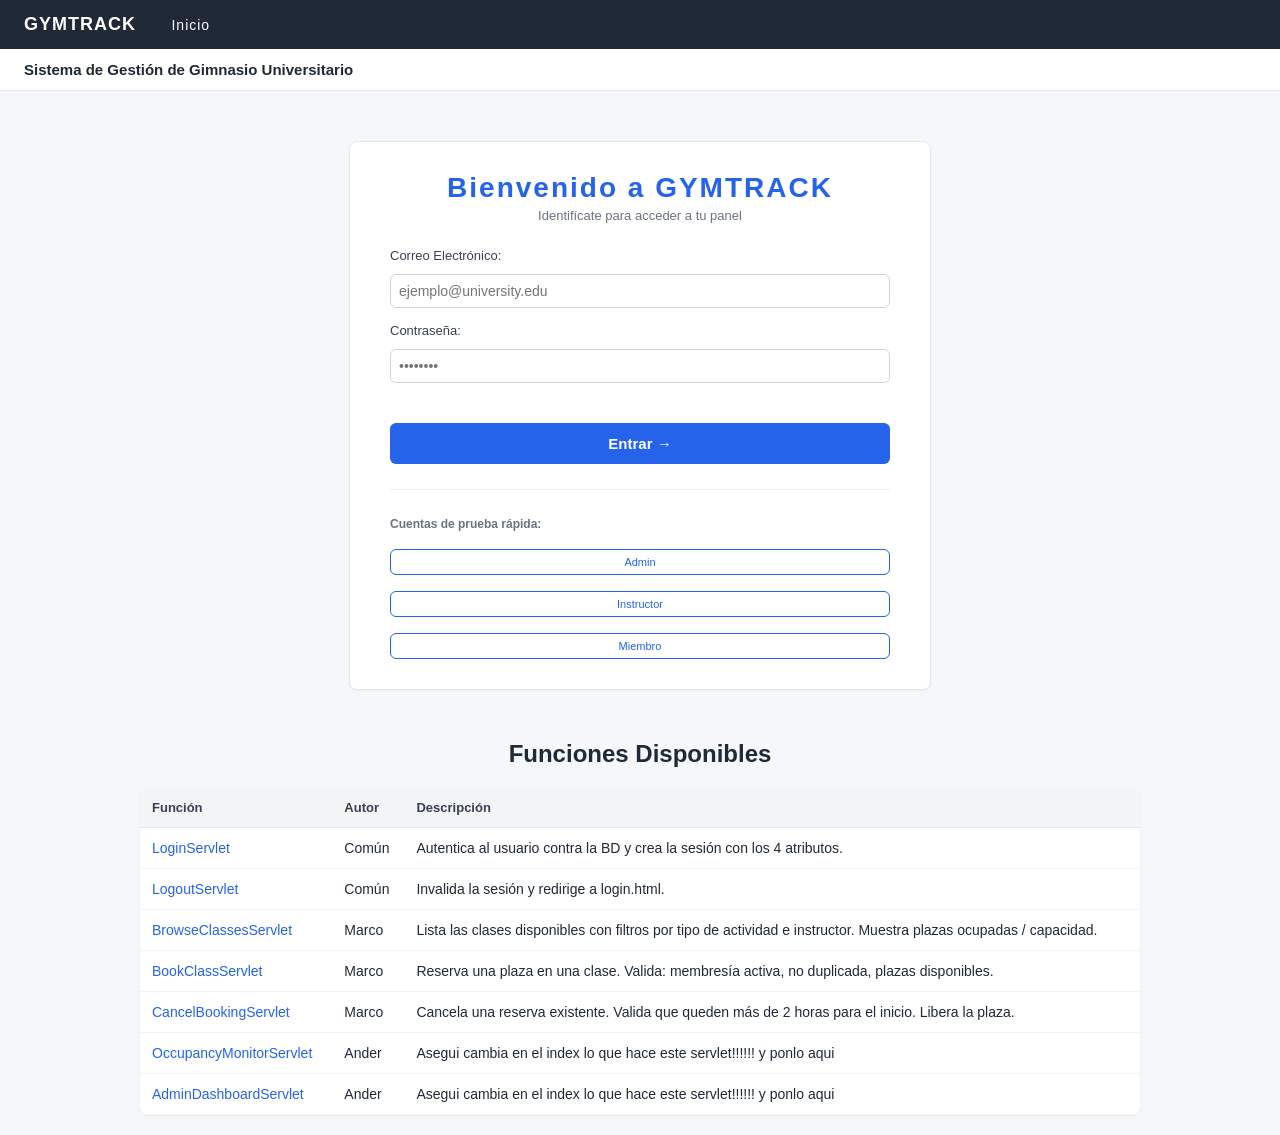
==== index.html @ ea9f74ba "Modificado index Asegui falta poner la descripcion de los tuyos" ====
<!DOCTYPE HTML>
<html>
<head>
    <meta http-equiv="Content-Type" content="text/html; charset=UTF-8" />
    <title>GymTrack - Bienvenido</title>
    <link rel="stylesheet" href="style.css">
</head>
<body>

<div class="menu">
    <span class="brand">GYMTRACK</span>
    <a href="index.html">Inicio</a>
</div>

<div class="subheader">Sistema de Gestión de Gimnasio Universitario</div>

<div class="card" style="max-width:500px; margin: 50px auto;">
    <div class="title">Bienvenido a GYMTRACK</div>
    <div class="subtitle">Identifícate para acceder a tu panel</div>

    <form action="LoginServlet" method="post" style="margin-top: 20px;">
        <div style="margin-bottom: 15px; text-align: left;">
            <label>Correo Electrónico:</label>
            <input type="email" name="email" placeholder="ejemplo@university.edu" required style="width: 100%; padding: 8px; margin-top: 5px;">
        </div>
        
        <div style="margin-bottom: 20px; text-align: left;">
            <label>Contraseña:</label>
            <input type="password" name="password" placeholder="••••••••" required style="width: 100%; padding: 8px; margin-top: 5px;">
        </div>

        <button class="primary" type="submit" style="width: 100%;">Entrar →</button>
    </form>

    <div style="margin-top: 25px; border-top: 1px solid #eee; padding-top: 15px;">
        <p style="font-size: 12px; color: #6b7280; margin-bottom: 10px; font-weight: bold;">Cuentas de prueba rápida:</p>
        <div style="display: flex; gap: 8px; flex-wrap: wrap; justify-content: center;">
            
            <button type="button" class="secondary" style="font-size: 11px; padding: 6px 12px;" 
                onclick="document.getElementsByName('email')[0].value='admin@university.edu'; document.getElementsByName('password')[0].value='Admin1234';">
                Admin
            </button>

            <button type="button" class="secondary" style="font-size: 11px; padding: 6px 12px;" 
                onclick="document.getElementsByName('email')[0].value='carlos.mendez@university.edu'; document.getElementsByName('password')[0].value='Instr1234';">
                Instructor
            </button>

            <button type="button" class="secondary" style="font-size: 11px; padding: 6px 12px;" 
                onclick="document.getElementsByName('email')[0].value='ana.garcia@university.edu'; document.getElementsByName('password')[0].value='Member1234';">
                Miembro
            </button>

        </div>
    </div>
</div>

<h2>Funciones Disponibles</h2>


<table style="max-width:1000px;">
    <tr>
        <th>Funci&oacute;n</th>
        <th>Autor</th>
        <th>Descripci&oacute;n</th>
    </tr>

    <tr>
        <td><a href="LoginServlet">LoginServlet</a></td>
        <td>Com&uacute;n</td>
        <td>Autentica al usuario contra la BD y crea la sesi&oacute;n con los 4 atributos.</td>     
    </tr>

    <tr>
        <td><a href="LogoutServlet">LogoutServlet</a></td>
        <td>Com&uacute;n</td>
        <td>Invalida la sesi&oacute;n y redirige a login.html.</td>   
    </tr>

    <tr>
        <td><a href="BrowseClassesServlet">BrowseClassesServlet</a></td>
        <td>Marco</td>
        <td>Lista las clases disponibles con filtros por tipo de actividad e instructor. Muestra plazas ocupadas / capacidad.</td>
        
    </tr>

    <tr>
        <td><a href="BookClassServlet?classId=4">BookClassServlet</a></td>
        <td>Marco</td>
        <td>Reserva una plaza en una clase. Valida: membres&iacute;a activa, no duplicada, plazas disponibles.</td>
    </tr>

    <tr>
        <td><a href="CancelBookingServlet?bookingId=1">CancelBookingServlet</a></td>
        <td>Marco</td>
        <td>Cancela una reserva existente. Valida que queden m&aacute;s de 2 horas para el inicio. Libera la plaza.</td>
    </tr>

    <tr>
        <td><a href="OccupancyMonitorServlet">OccupancyMonitorServlet</a></td>
        <td>Ander</td>
        <td>Asegui cambia en el index lo que hace este servlet!!!!!! y ponlo aqui</td>     
    </tr>
	
	<tr>
		<td><a href="AdminDashboardServlet">AdminDashboardServlet</a></td>
        <td>Ander</td>
        <td>Asegui cambia en el index lo que hace este servlet!!!!!! y ponlo aqui</td>
	</tr>
	

</table>

</body>
</html>
---- style.css ----
body {
    background-color: #f5f7fa;
    color: #333333;
    font-family: -apple-system, BlinkMacSystemFont, "Segoe UI", Roboto, Helvetica, Arial, sans-serif;
    margin: 0px;
}

div.menu {
    background-color: #1f2937;
    color: white;
    padding: 14px 24px;
    font-weight: bold;
    letter-spacing: 1px;
}
div.menu a {
    color: white;
    text-decoration: none;
    margin-right: 20px;
    font-weight: normal;
    font-size: 14px;
}
div.menu a:hover {
    color: #60a5fa;
}
div.menu .brand {
    font-size: 18px;
    margin-right: 30px;
    color: white;
}

div.subheader {
    background-color: white;
    border-bottom: 1px solid #e5e7eb;
    padding: 12px 24px;
    color: #1f2937;
    font-size: 15px;
    font-weight: bold;
}

h2 {
    color: #1f2937;
    text-align: center;
    margin-top: 30px;
}

div.card {
    background-color: white;
    border: 1px solid #e5e7eb;
    border-radius: 8px;
    padding: 30px 40px;
    margin: 30px auto;
    max-width: 480px;
    box-shadow: 0 1px 3px rgba(0,0,0,0.05);
}

div.card .title {
    text-align: center;
    font-size: 28px;
    font-weight: bold;
    color: #2563eb;
    margin-bottom: 4px;
    letter-spacing: 2px;
}
div.card .subtitle {
    text-align: center;
    color: #6b7280;
    font-size: 13px;
    margin-bottom: 25px;
}

form label {
    display: block;
    font-size: 13px;
    color: #374151;
    margin-top: 14px;
    margin-bottom: 6px;
}
form input[type=text],
form input[type=email],
form input[type=password] {
    width: 100%;
    padding: 10px 12px;
    border: 1px solid #d1d5db;
    border-radius: 6px;
    font-size: 14px;
    box-sizing: border-box;
}
form input[type=text]:focus,
form input[type=email]:focus,
form input[type=password]:focus {
    outline: none;
    border-color: #2563eb;
}

form input[type=submit],
button.primary {
    width: 100%;
    padding: 12px;
    background-color: #2563eb;
    color: white;
    border: none;
    border-radius: 6px;
    font-size: 15px;
    font-weight: bold;
    cursor: pointer;
    margin-top: 20px;
}
form input[type=submit]:hover,
button.primary:hover {
    background-color: #1d4ed8;
}

button.secondary {
    width: 100%;
    padding: 10px;
    background-color: white;
    color: #2563eb;
    border: 1px solid #2563eb;
    border-radius: 6px;
    font-size: 14px;
    cursor: pointer;
    margin-top: 8px;
}
button.secondary:hover {
    background-color: #eff6ff;
}

hr {
    border: none;
    border-top: 1px solid #e5e7eb;
    margin: 20px 0;
}

div.quick {
    margin-top: 10px;
}
div.quick p {
    text-align: center;
    color: #6b7280;
    font-size: 13px;
    margin-bottom: 10px;
}

div.alert {
    background-color: #fef3c7;
    border-left: 4px solid #f59e0b;
    padding: 12px 16px;
    color: #78350f;
    font-size: 13px;
    border-radius: 4px;
    margin: 20px 0;
}
div.success {
    background-color: #d1fae5;
    border-left: 4px solid #10b981;
    padding: 12px 16px;
    color: #064e3b;
    font-size: 13px;
    border-radius: 4px;
    margin: 20px 0;
}
div.error {
    background-color: #fee2e2;
    border-left: 4px solid #ef4444;
    padding: 12px 16px;
    color: #991b1b;
    font-size: 13px;
    border-radius: 4px;
    margin: 20px 0;
}

a {
    color: #2563eb;
    text-decoration: none;
}
a:hover {
    text-decoration: underline;
}

table {
    border-collapse: collapse;
    background-color: white;
    margin: 20px auto;
    width: 80%;
    border-radius: 8px;
    overflow: hidden;
    box-shadow: 0 1px 3px rgba(0,0,0,0.05);
}
th {
    background-color: #f3f4f6;
    color: #374151;
    padding: 12px;
    text-align: left;
    font-size: 13px;
    border-bottom: 1px solid #e5e7eb;
}
td {
    padding: 12px;
    border-bottom: 1px solid #f3f4f6;
    color: #1f2937;
    font-size: 14px;
}
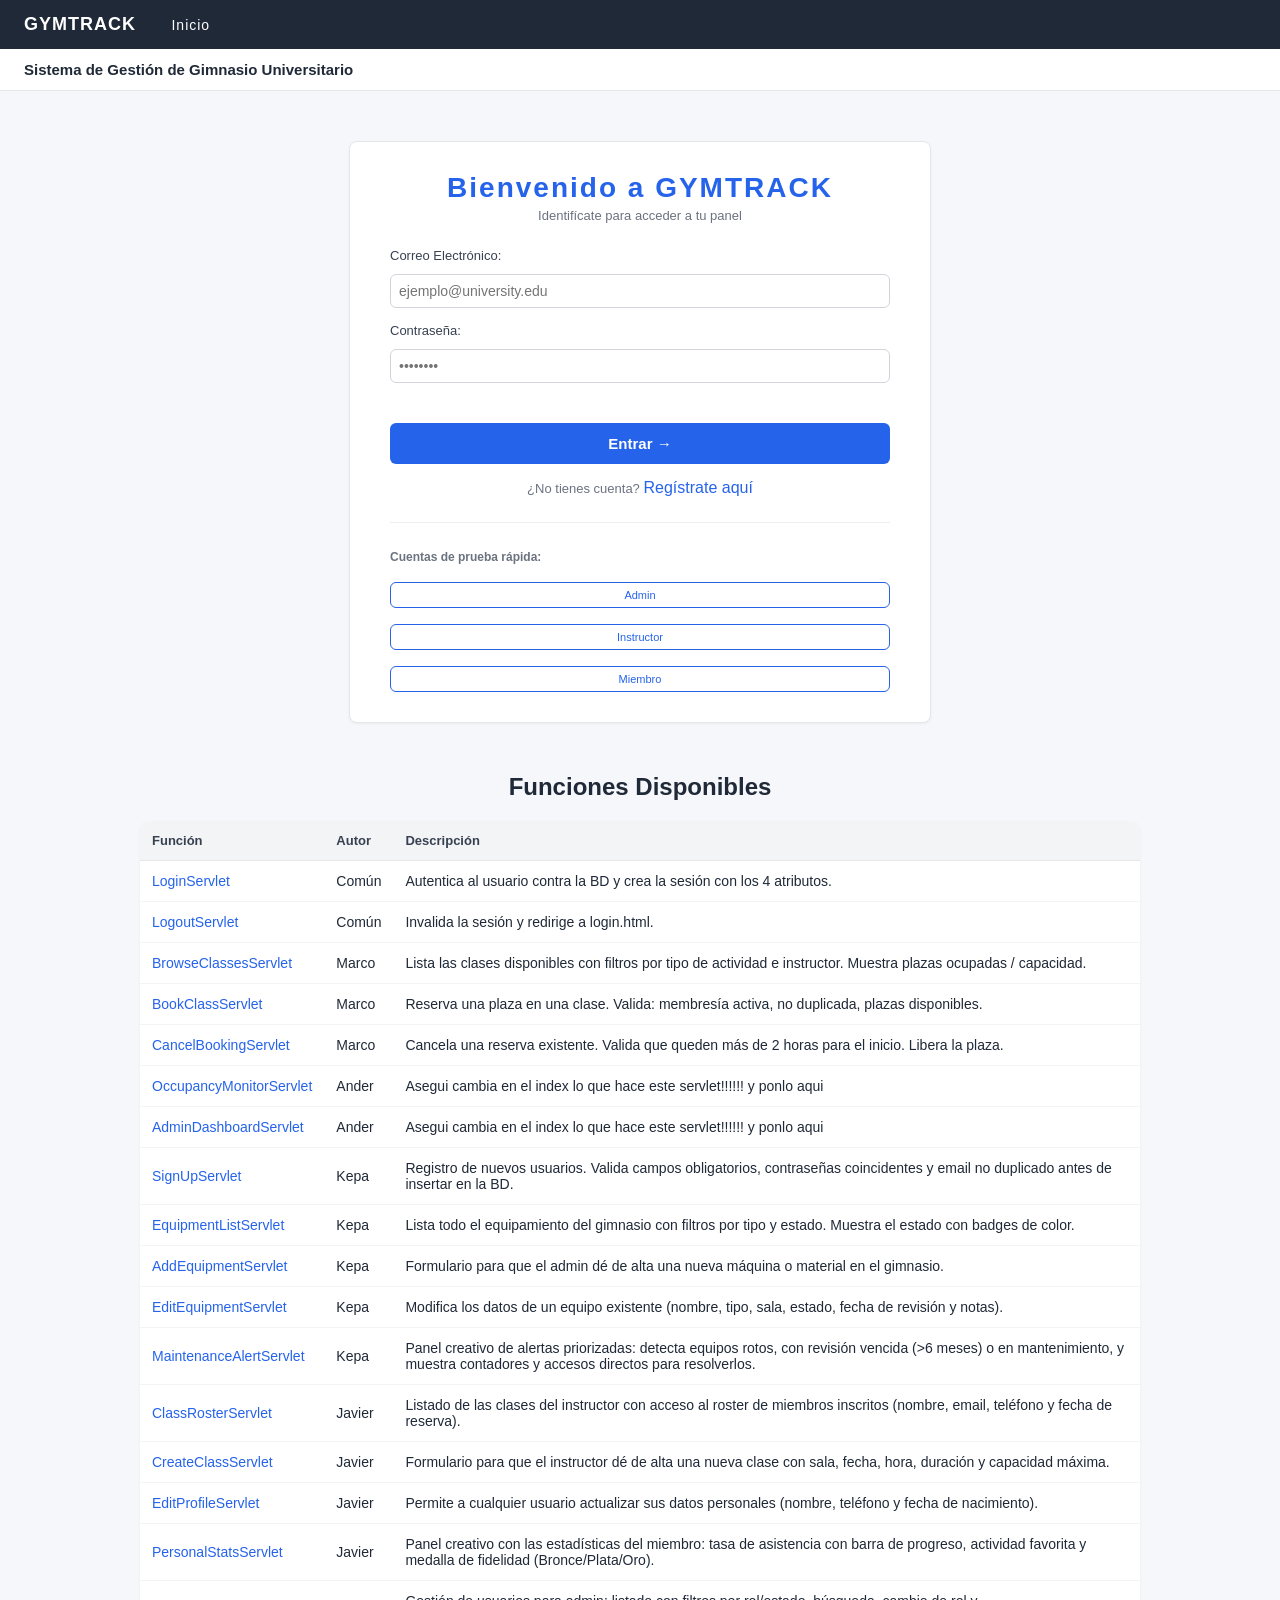
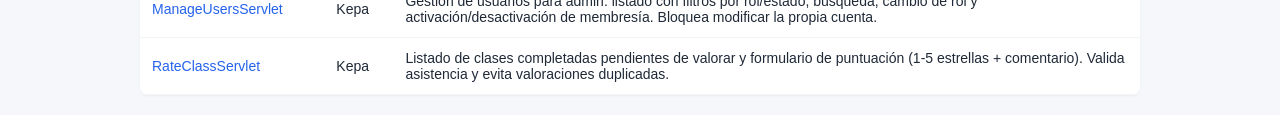
==== commit a8451ad1: "Aplicación terminada Queda mejorar los servlets de sanmar, poner el nombre correcto para cada servle" ====
--- a/index.html
+++ b/index.html
@@ -31,6 +31,11 @@
 
         <button class="primary" type="submit" style="width: 100%;">Entrar →</button>
     </form>
+
+    <div style="margin-top: 15px; text-align: center;">
+        <span style="font-size: 13px; color: #6b7280;">¿No tienes cuenta? </span>
+        <a href="SignUpServlet">Regístrate aquí</a>
+    </div>
 
     <div style="margin-top: 25px; border-top: 1px solid #eee; padding-top: 15px;">
         <p style="font-size: 12px; color: #6b7280; margin-bottom: 10px; font-weight: bold;">Cuentas de prueba rápida:</p>
@@ -107,7 +112,72 @@
         <td>Ander</td>
         <td>Asegui cambia en el index lo que hace este servlet!!!!!! y ponlo aqui</td>
 	</tr>
-	
+
+    <tr>
+        <td><a href="SignUpServlet">SignUpServlet</a></td>
+        <td>Kepa</td>
+        <td>Registro de nuevos usuarios. Valida campos obligatorios, contrase&ntilde;as coincidentes y email no duplicado antes de insertar en la BD.</td>
+    </tr>
+
+    <tr>
+        <td><a href="EquipmentListServlet">EquipmentListServlet</a></td>
+        <td>Kepa</td>
+        <td>Lista todo el equipamiento del gimnasio con filtros por tipo y estado. Muestra el estado con badges de color.</td>
+    </tr>
+
+    <tr>
+        <td><a href="AddEquipmentServlet">AddEquipmentServlet</a></td>
+        <td>Kepa</td>
+        <td>Formulario para que el admin d&eacute; de alta una nueva m&aacute;quina o material en el gimnasio.</td>
+    </tr>
+
+    <tr>
+        <td><a href="EditEquipmentServlet?id=1">EditEquipmentServlet</a></td>
+        <td>Kepa</td>
+        <td>Modifica los datos de un equipo existente (nombre, tipo, sala, estado, fecha de revisi&oacute;n y notas).</td>
+    </tr>
+
+    <tr>
+        <td><a href="MaintenanceAlertServlet">MaintenanceAlertServlet</a></td>
+        <td>Kepa</td>
+        <td>Panel creativo de alertas priorizadas: detecta equipos rotos, con revisi&oacute;n vencida (&gt;6 meses) o en mantenimiento, y muestra contadores y accesos directos para resolverlos.</td>
+    </tr>
+
+    <tr>
+        <td><a href="ClassRosterServlet">ClassRosterServlet</a></td>
+        <td>Javier</td>
+        <td>Listado de las clases del instructor con acceso al roster de miembros inscritos (nombre, email, tel&eacute;fono y fecha de reserva).</td>
+    </tr>
+
+    <tr>
+        <td><a href="CreateClassServlet">CreateClassServlet</a></td>
+        <td>Javier</td>
+        <td>Formulario para que el instructor d&eacute; de alta una nueva clase con sala, fecha, hora, duraci&oacute;n y capacidad m&aacute;xima.</td>
+    </tr>
+
+    <tr>
+        <td><a href="EditProfileServlet">EditProfileServlet</a></td>
+        <td>Javier</td>
+        <td>Permite a cualquier usuario actualizar sus datos personales (nombre, tel&eacute;fono y fecha de nacimiento).</td>
+    </tr>
+
+    <tr>
+        <td><a href="PersonalStatsServlet">PersonalStatsServlet</a></td>
+        <td>Javier</td>
+        <td>Panel creativo con las estad&iacute;sticas del miembro: tasa de asistencia con barra de progreso, actividad favorita y medalla de fidelidad (Bronce/Plata/Oro).</td>
+    </tr>
+
+    <tr>
+        <td><a href="ManageUsersServlet">ManageUsersServlet</a></td>
+        <td>Kepa</td>
+        <td>Gesti&oacute;n de usuarios para admin: listado con filtros por rol/estado, b&uacute;squeda, cambio de rol y activaci&oacute;n/desactivaci&oacute;n de membres&iacute;a. Bloquea modificar la propia cuenta.</td>
+    </tr>
+
+    <tr>
+        <td><a href="RateClassServlet">RateClassServlet</a></td>
+        <td>Kepa</td>
+        <td>Listado de clases completadas pendientes de valorar y formulario de puntuaci&oacute;n (1-5 estrellas + comentario). Valida asistencia y evita valoraciones duplicadas.</td>
+    </tr>
 
 </table>
 
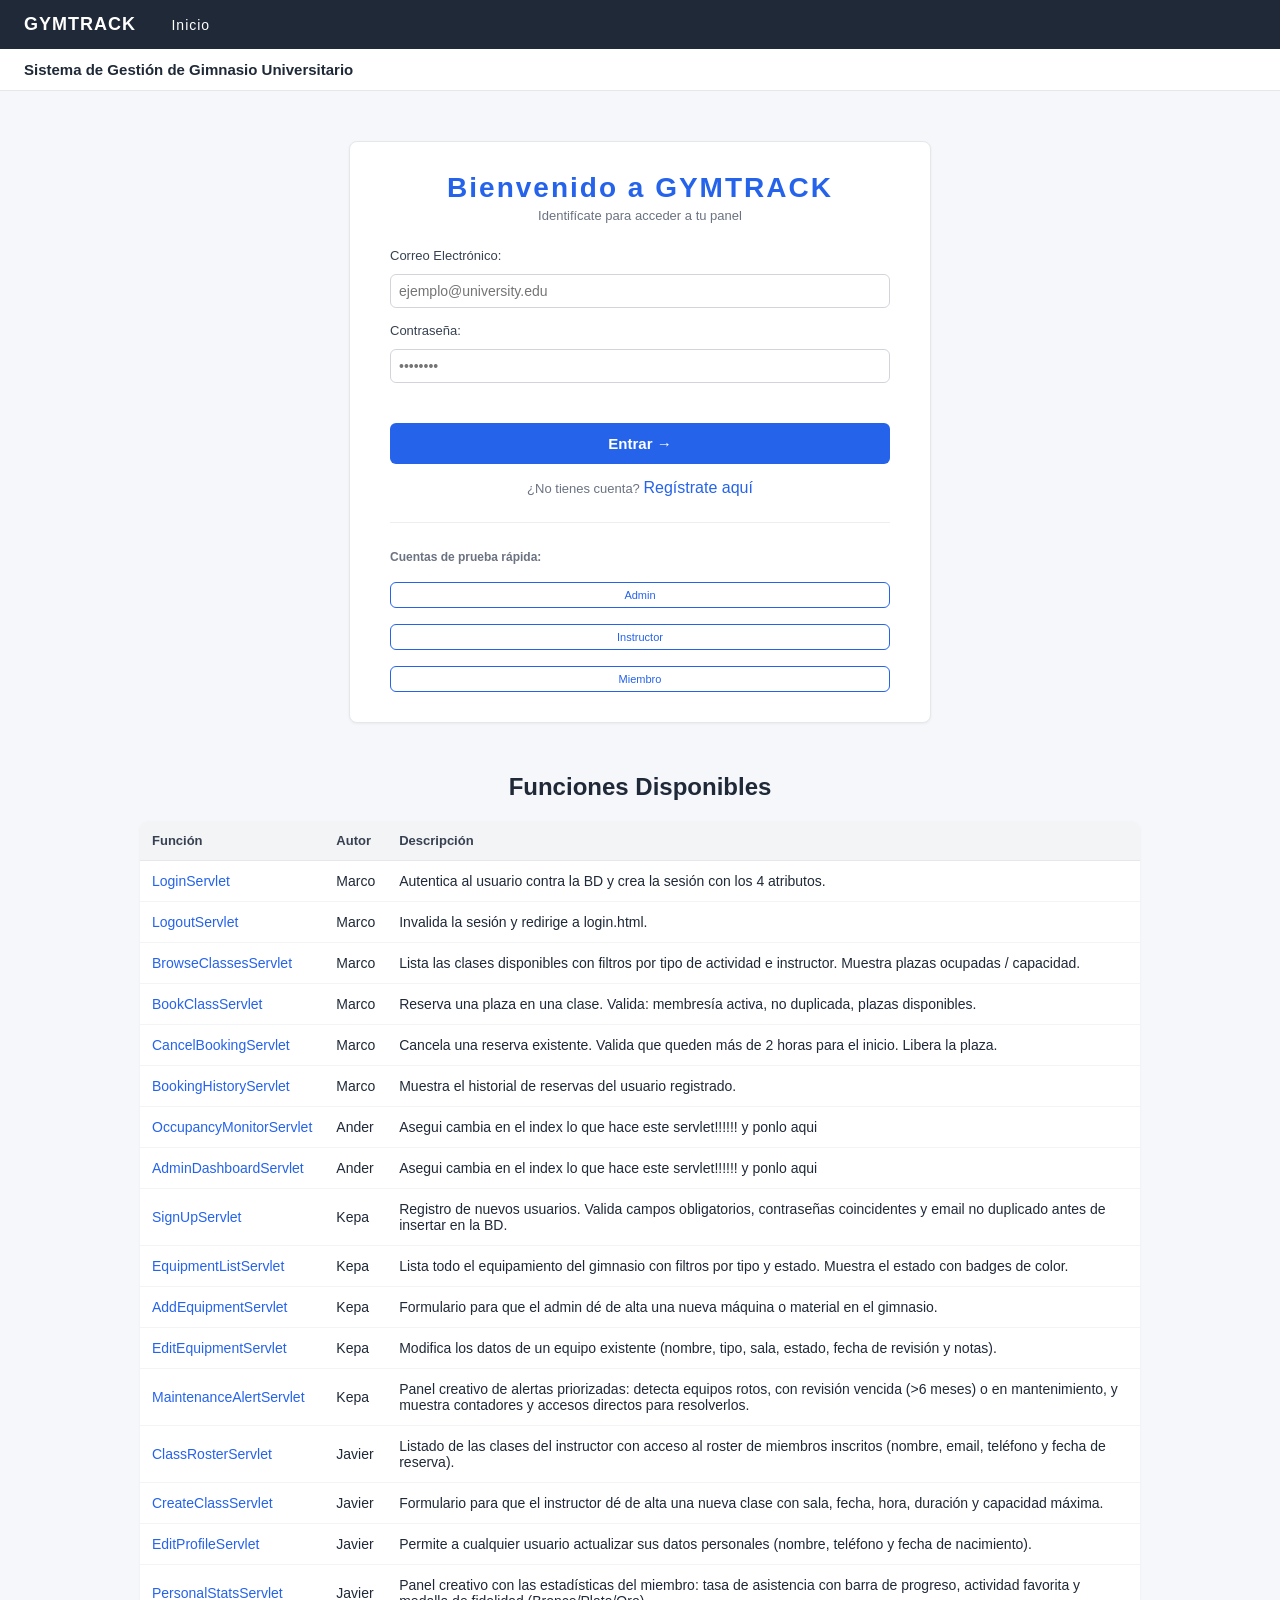
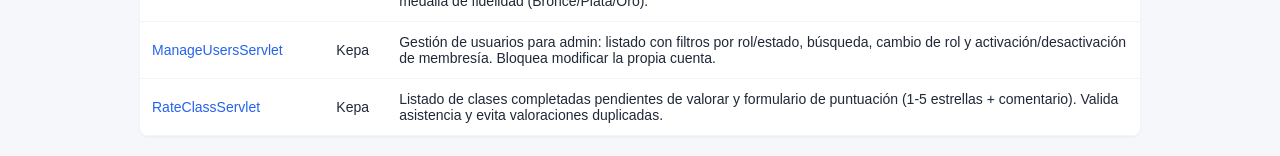
==== commit 1dbba195: "actualizar index" ====
--- a/index.html
+++ b/index.html
@@ -72,13 +72,13 @@
 
     <tr>
         <td><a href="LoginServlet">LoginServlet</a></td>
-        <td>Com&uacute;n</td>
+        <td>Marco</td>
         <td>Autentica al usuario contra la BD y crea la sesi&oacute;n con los 4 atributos.</td>     
     </tr>
 
     <tr>
         <td><a href="LogoutServlet">LogoutServlet</a></td>
-        <td>Com&uacute;n</td>
+        <td>Marco</td>
         <td>Invalida la sesi&oacute;n y redirige a login.html.</td>   
     </tr>
 
@@ -88,7 +88,7 @@
         <td>Lista las clases disponibles con filtros por tipo de actividad e instructor. Muestra plazas ocupadas / capacidad.</td>
         
     </tr>
-
+	
     <tr>
         <td><a href="BookClassServlet?classId=4">BookClassServlet</a></td>
         <td>Marco</td>
@@ -99,6 +99,12 @@
         <td><a href="CancelBookingServlet?bookingId=1">CancelBookingServlet</a></td>
         <td>Marco</td>
         <td>Cancela una reserva existente. Valida que queden m&aacute;s de 2 horas para el inicio. Libera la plaza.</td>
+    </tr>
+	
+	<tr>
+        <td><a href="BookingHistoryServlet">BookingHistoryServlet</a></td>
+        <td>Marco</td>
+        <td>Muestra el historial de reservas del usuario registrado.</td>
     </tr>
 
     <tr>
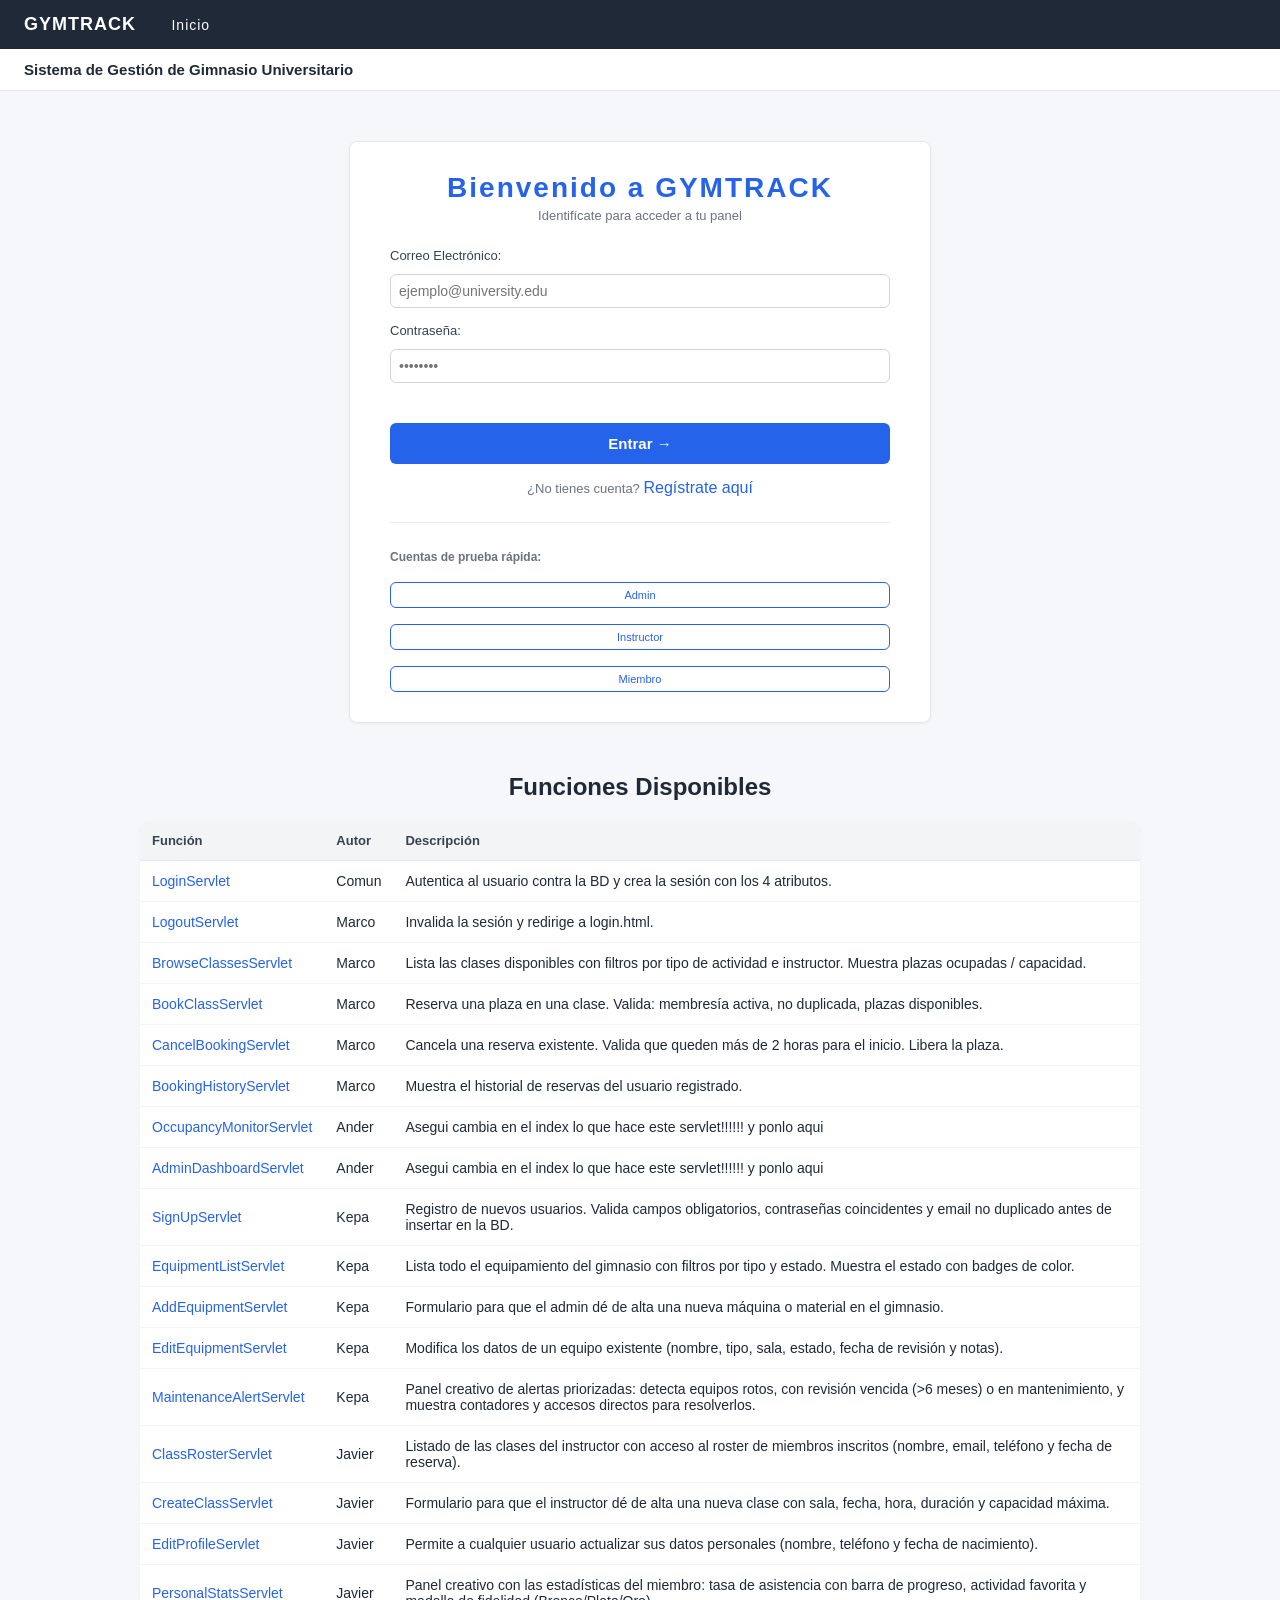
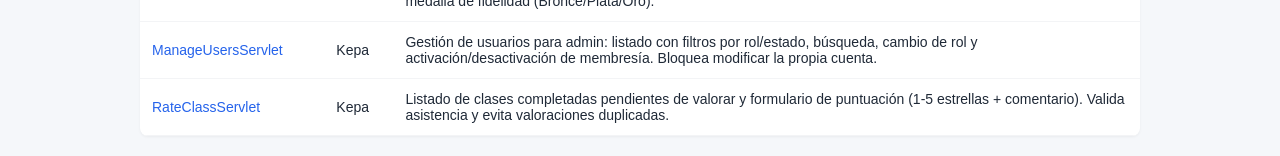
==== commit a7bdb298: "Update index.html" ====
--- a/index.html
+++ b/index.html
@@ -72,7 +72,7 @@
 
     <tr>
         <td><a href="LoginServlet">LoginServlet</a></td>
-        <td>Marco</td>
+        <td>Comun</td>
         <td>Autentica al usuario contra la BD y crea la sesi&oacute;n con los 4 atributos.</td>     
     </tr>
 
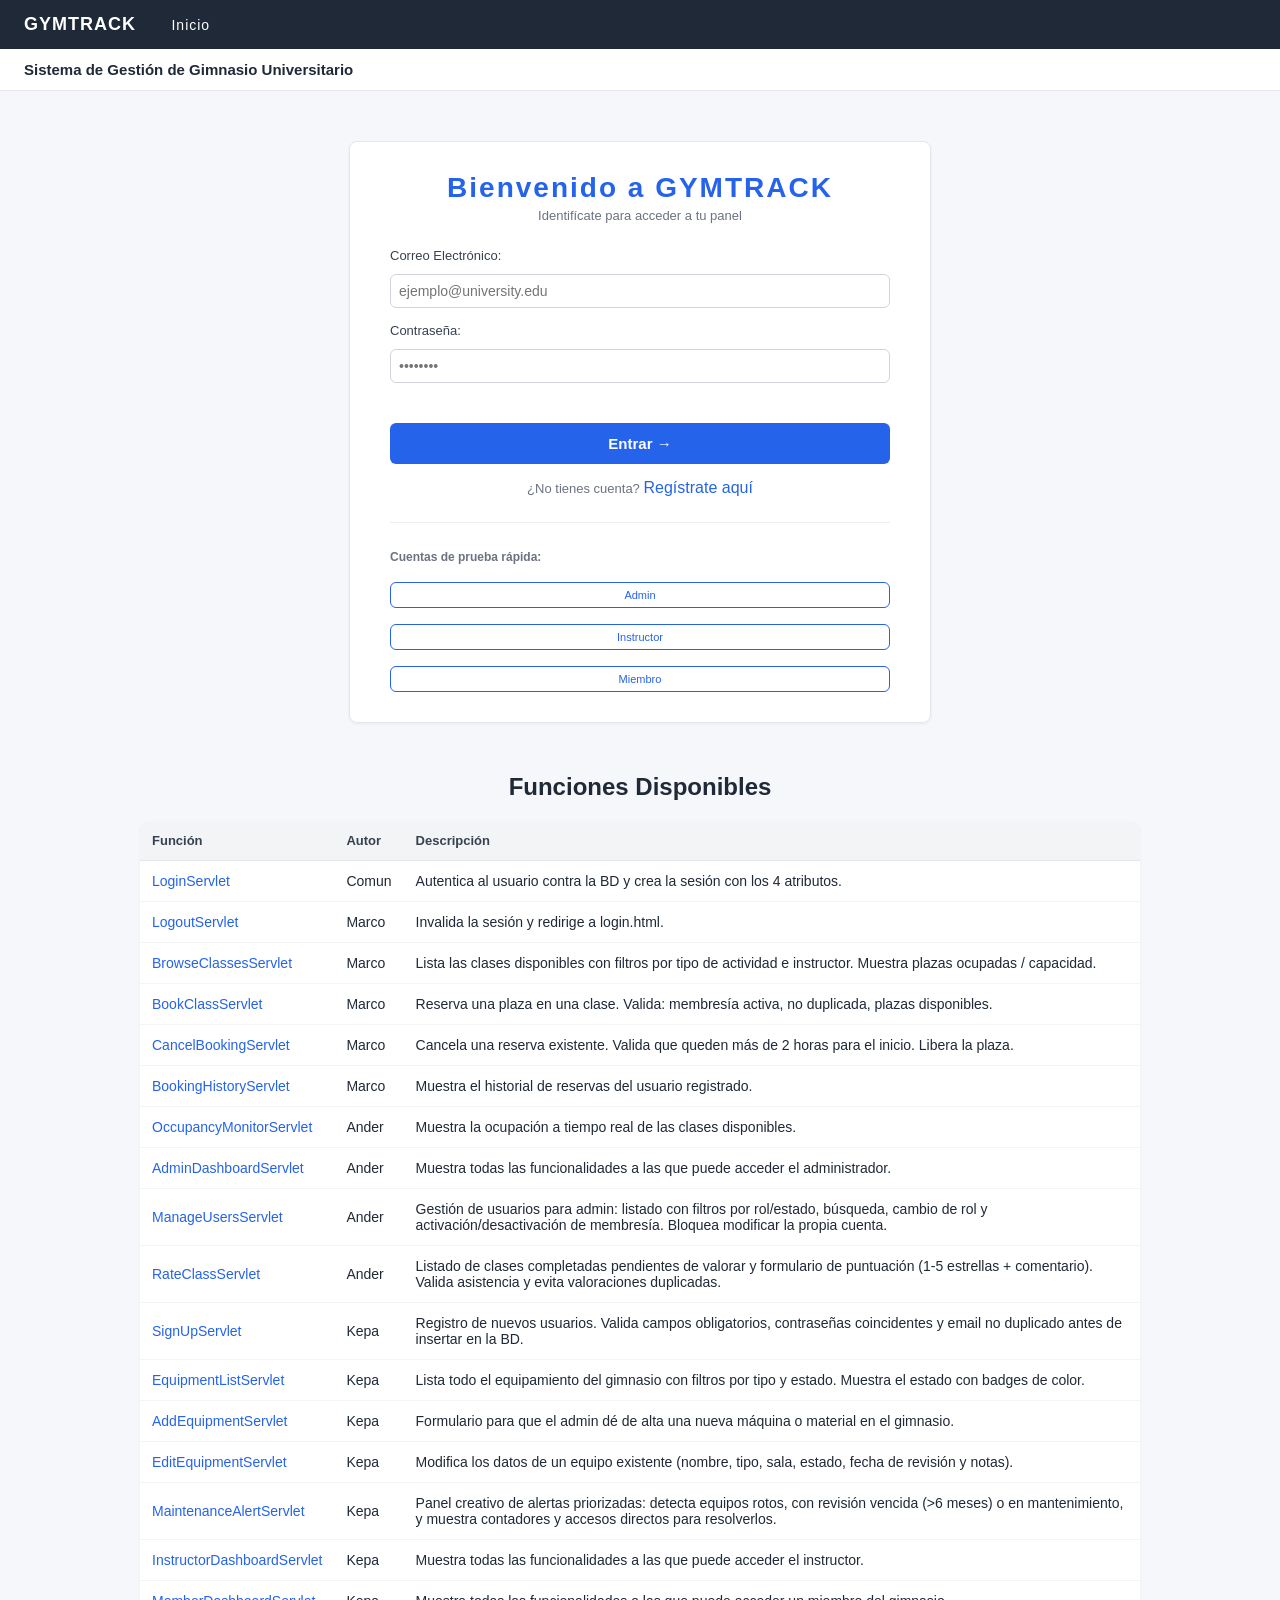
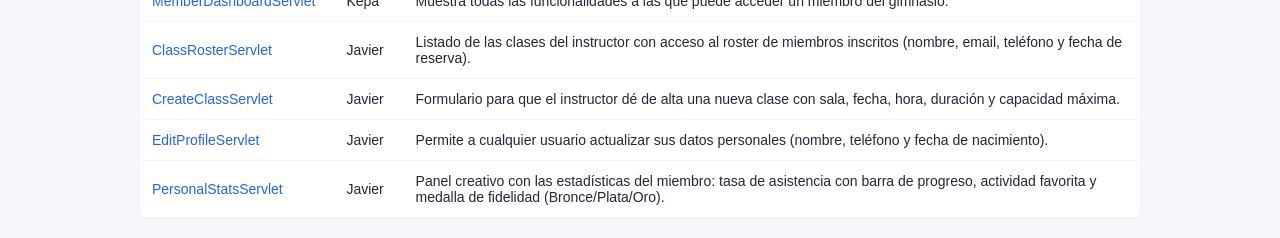
==== commit f680562f: "Cambios finales" ====
--- a/index.html
+++ b/index.html
@@ -110,14 +110,29 @@
     <tr>
         <td><a href="OccupancyMonitorServlet">OccupancyMonitorServlet</a></td>
         <td>Ander</td>
-        <td>Asegui cambia en el index lo que hace este servlet!!!!!! y ponlo aqui</td>     
+        <td>Muestra la ocupaci&oacute;n a tiempo real de las clases disponibles.</td>     
     </tr>
 	
 	<tr>
 		<td><a href="AdminDashboardServlet">AdminDashboardServlet</a></td>
         <td>Ander</td>
-        <td>Asegui cambia en el index lo que hace este servlet!!!!!! y ponlo aqui</td>
+        <td>Muestra todas las funcionalidades a las que puede acceder el administrador.</td>
 	</tr>
+	
+	    <tr>
+        <td><a href="ManageUsersServlet">ManageUsersServlet</a></td>
+        <td>Ander</td>
+        <td>Gesti&oacute;n de usuarios para admin: listado con filtros por rol/estado, b&uacute;squeda, cambio de rol y activaci&oacute;n/desactivaci&oacute;n de membres&iacute;a. Bloquea modificar la propia cuenta.</td>
+    </tr>
+	
+	
+
+    <tr>
+        <td><a href="RateClassServlet">RateClassServlet</a></td>
+        <td>Ander</td>
+        <td>Listado de clases completadas pendientes de valorar y formulario de puntuaci&oacute;n (1-5 estrellas + comentario). Valida asistencia y evita valoraciones duplicadas.</td>
+    </tr>
+
 
     <tr>
         <td><a href="SignUpServlet">SignUpServlet</a></td>
@@ -148,6 +163,18 @@
         <td>Kepa</td>
         <td>Panel creativo de alertas priorizadas: detecta equipos rotos, con revisi&oacute;n vencida (&gt;6 meses) o en mantenimiento, y muestra contadores y accesos directos para resolverlos.</td>
     </tr>
+	
+	<tr>
+		<td><a href="InstructorDashboardServlet">InstructorDashboardServlet</a></td>
+        <td>Kepa</td>
+        <td>Muestra todas las funcionalidades a las que puede acceder el instructor.</td>
+	</tr>
+	
+	<tr>
+		<td><a href="MemberDashboardServlet">MemberDashboardServlet</a></td>
+        <td>Kepa</td>
+        <td>Muestra todas las funcionalidades a las que puede acceder un miembro del gimnasio.</td>
+	</tr>
 
     <tr>
         <td><a href="ClassRosterServlet">ClassRosterServlet</a></td>
@@ -173,17 +200,6 @@
         <td>Panel creativo con las estad&iacute;sticas del miembro: tasa de asistencia con barra de progreso, actividad favorita y medalla de fidelidad (Bronce/Plata/Oro).</td>
     </tr>
 
-    <tr>
-        <td><a href="ManageUsersServlet">ManageUsersServlet</a></td>
-        <td>Kepa</td>
-        <td>Gesti&oacute;n de usuarios para admin: listado con filtros por rol/estado, b&uacute;squeda, cambio de rol y activaci&oacute;n/desactivaci&oacute;n de membres&iacute;a. Bloquea modificar la propia cuenta.</td>
-    </tr>
-
-    <tr>
-        <td><a href="RateClassServlet">RateClassServlet</a></td>
-        <td>Kepa</td>
-        <td>Listado de clases completadas pendientes de valorar y formulario de puntuaci&oacute;n (1-5 estrellas + comentario). Valida asistencia y evita valoraciones duplicadas.</td>
-    </tr>
 
 </table>
 
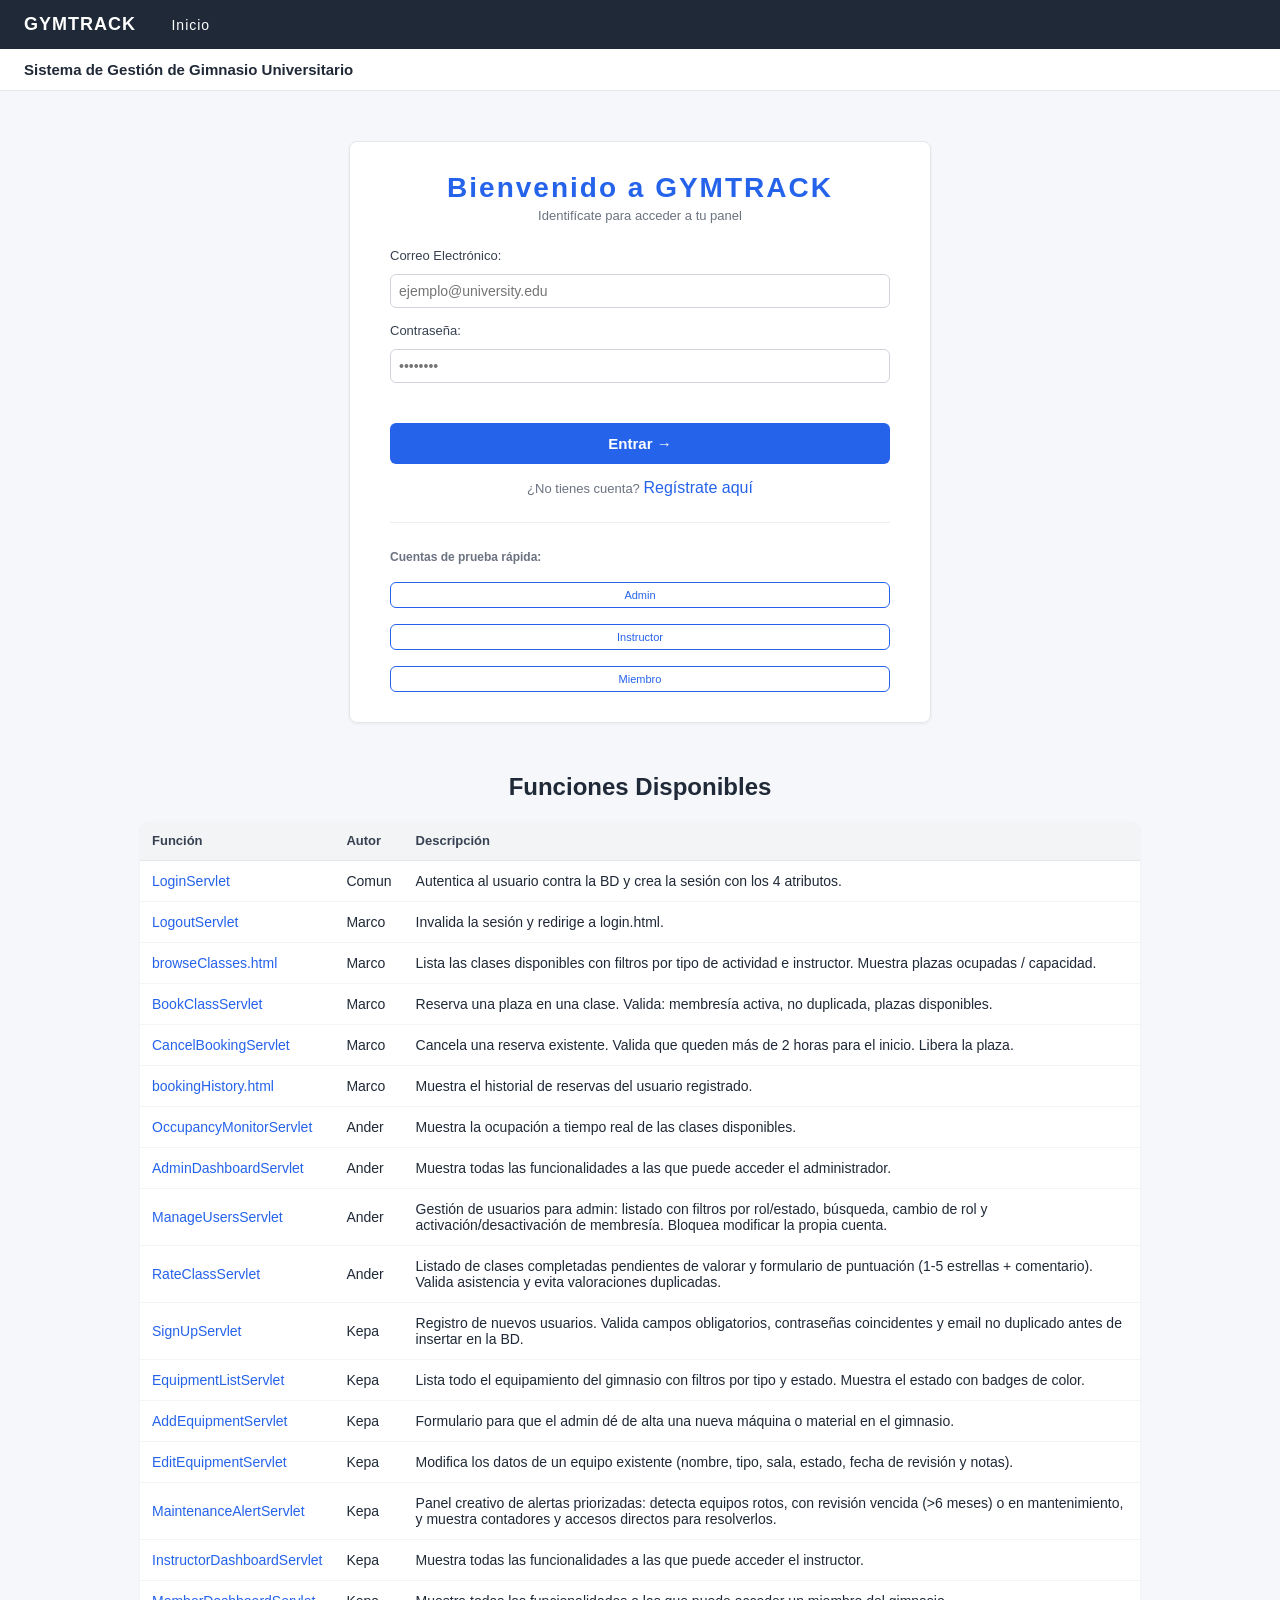
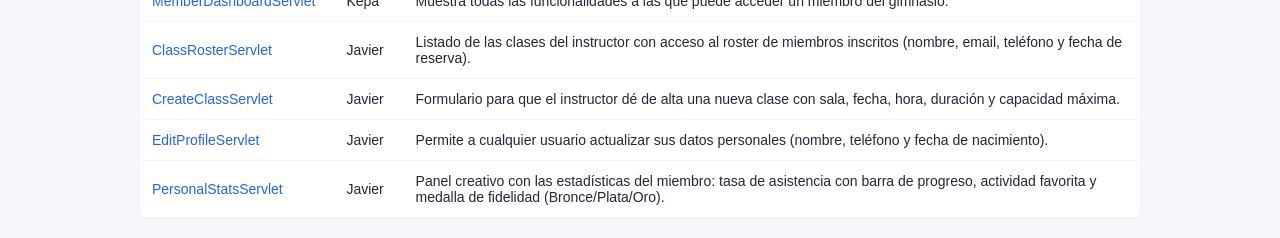
==== commit 8e5ed064: "Actualizado" ====
--- a/index.html
+++ b/index.html
@@ -83,7 +83,7 @@
     </tr>
 
     <tr>
-        <td><a href="BrowseClassesServlet">BrowseClassesServlet</a></td>
+        <td><a href="BrowseClassesServlet">browseClasses.html</a></td>
         <td>Marco</td>
         <td>Lista las clases disponibles con filtros por tipo de actividad e instructor. Muestra plazas ocupadas / capacidad.</td>
         
@@ -102,7 +102,7 @@
     </tr>
 	
 	<tr>
-        <td><a href="BookingHistoryServlet">BookingHistoryServlet</a></td>
+        <td><a href="BookingHistoryServlet">bookingHistory.html</a></td>
         <td>Marco</td>
         <td>Muestra el historial de reservas del usuario registrado.</td>
     </tr>
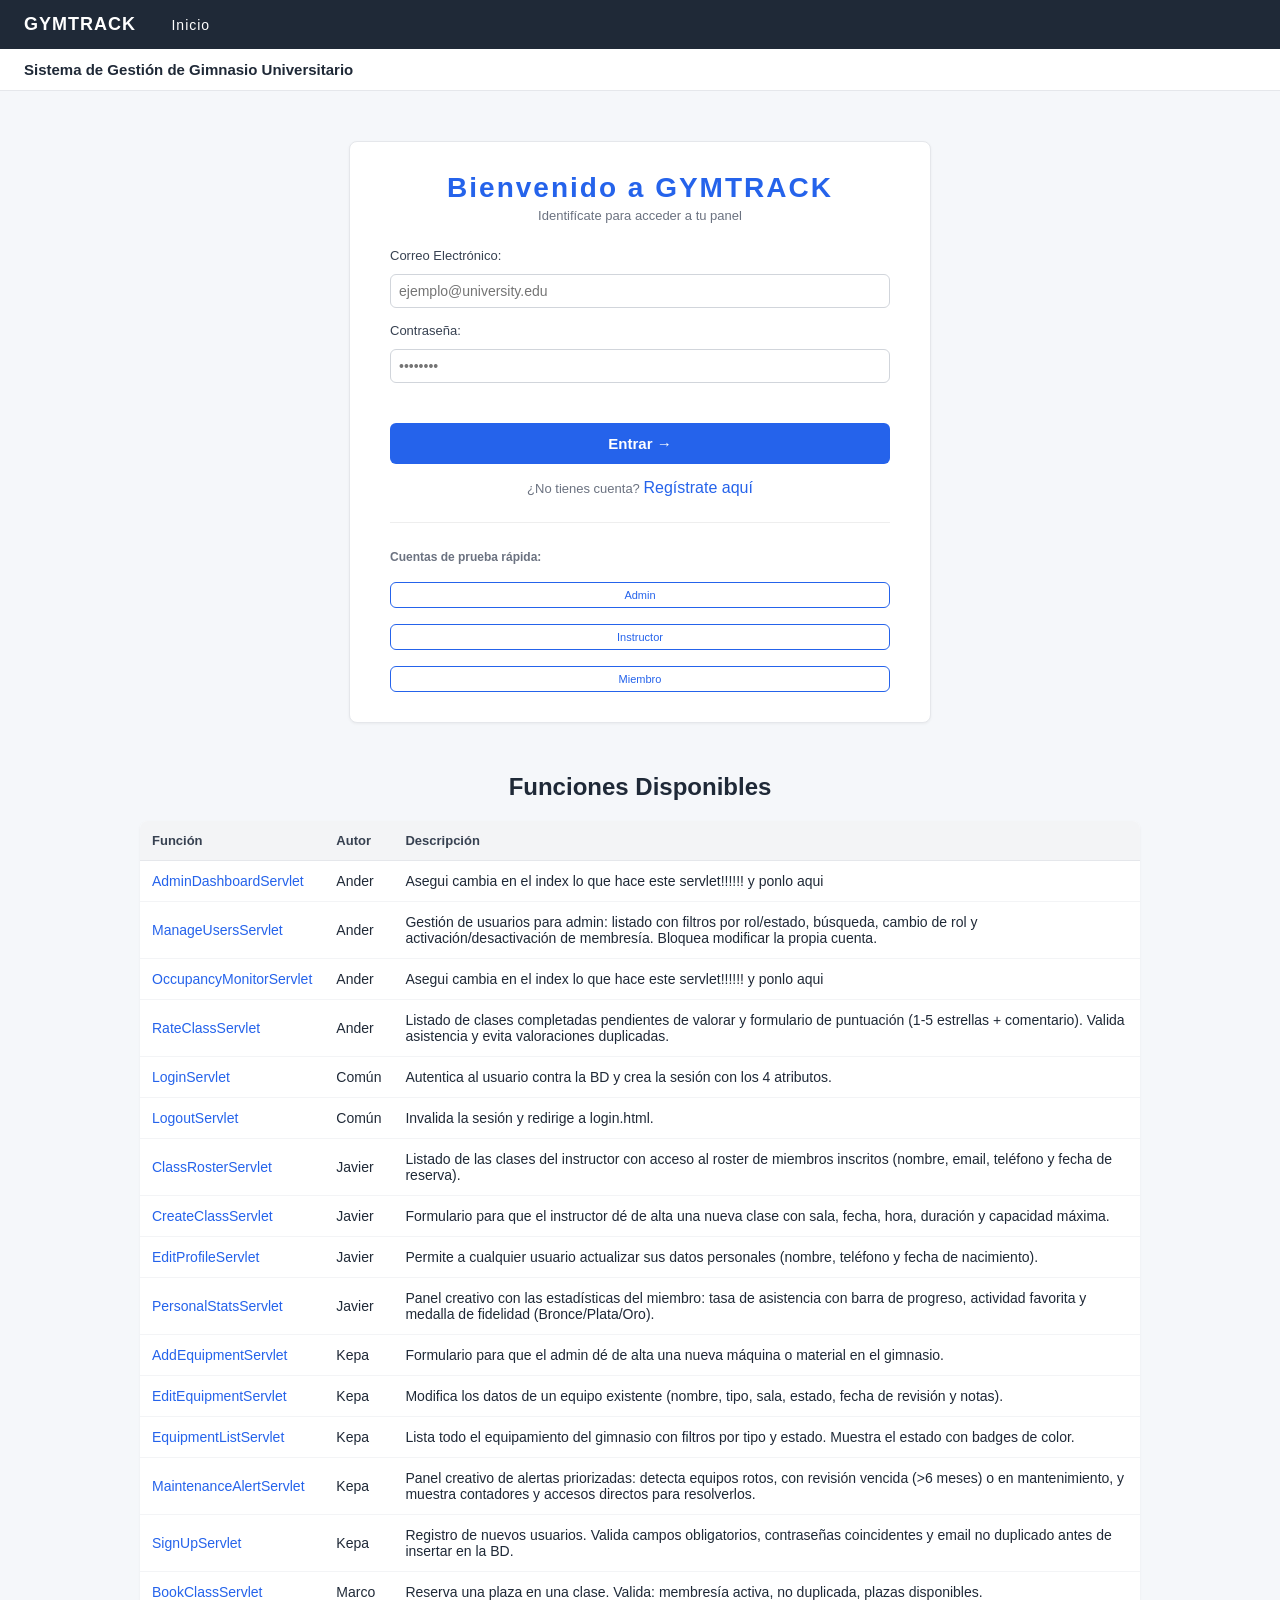
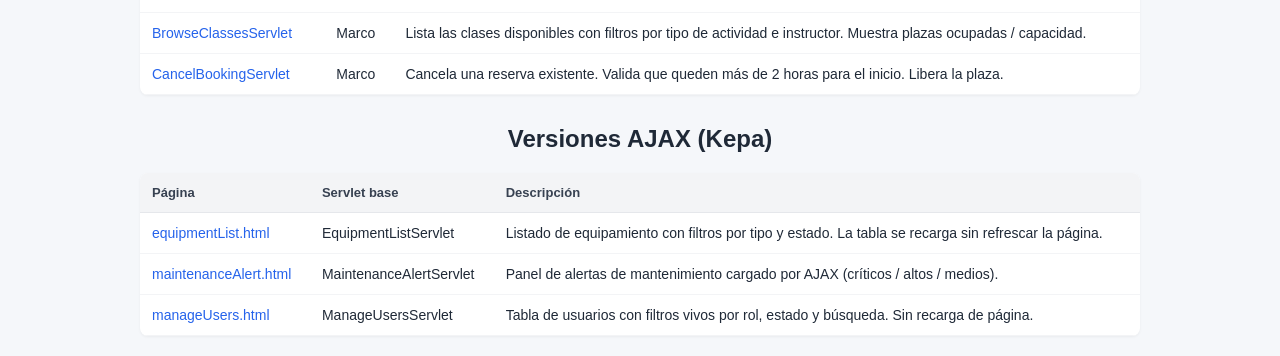
==== commit beed88ed: "AJAX y JAVASCRIPT kepa" ====
--- a/index.html
+++ b/index.html
@@ -71,24 +71,95 @@
     </tr>
 
     <tr>
+        <td><a href="AdminDashboardServlet">AdminDashboardServlet</a></td>
+        <td>Ander</td>
+        <td>Asegui cambia en el index lo que hace este servlet!!!!!! y ponlo aqui</td>
+    </tr>
+
+    <tr>
+        <td><a href="ManageUsersServlet">ManageUsersServlet</a></td>
+        <td>Ander</td>
+        <td>Gesti&oacute;n de usuarios para admin: listado con filtros por rol/estado, b&uacute;squeda, cambio de rol y activaci&oacute;n/desactivaci&oacute;n de membres&iacute;a. Bloquea modificar la propia cuenta.</td>
+    </tr>
+
+    <tr>
+        <td><a href="OccupancyMonitorServlet">OccupancyMonitorServlet</a></td>
+        <td>Ander</td>
+        <td>Asegui cambia en el index lo que hace este servlet!!!!!! y ponlo aqui</td>
+    </tr>
+
+    <tr>
+        <td><a href="RateClassServlet">RateClassServlet</a></td>
+        <td>Ander</td>
+        <td>Listado de clases completadas pendientes de valorar y formulario de puntuaci&oacute;n (1-5 estrellas + comentario). Valida asistencia y evita valoraciones duplicadas.</td>
+    </tr>
+
+    <tr>
         <td><a href="LoginServlet">LoginServlet</a></td>
-        <td>Comun</td>
-        <td>Autentica al usuario contra la BD y crea la sesi&oacute;n con los 4 atributos.</td>     
+        <td>Com&uacute;n</td>
+        <td>Autentica al usuario contra la BD y crea la sesi&oacute;n con los 4 atributos.</td>
     </tr>
 
     <tr>
         <td><a href="LogoutServlet">LogoutServlet</a></td>
-        <td>Marco</td>
-        <td>Invalida la sesi&oacute;n y redirige a login.html.</td>   
-    </tr>
-
-    <tr>
-        <td><a href="BrowseClassesServlet">browseClasses.html</a></td>
-        <td>Marco</td>
-        <td>Lista las clases disponibles con filtros por tipo de actividad e instructor. Muestra plazas ocupadas / capacidad.</td>
-        
-    </tr>
-	
+        <td>Com&uacute;n</td>
+        <td>Invalida la sesi&oacute;n y redirige a login.html.</td>
+    </tr>
+
+    <tr>
+        <td><a href="ClassRosterServlet">ClassRosterServlet</a></td>
+        <td>Javier</td>
+        <td>Listado de las clases del instructor con acceso al roster de miembros inscritos (nombre, email, tel&eacute;fono y fecha de reserva).</td>
+    </tr>
+
+    <tr>
+        <td><a href="CreateClassServlet">CreateClassServlet</a></td>
+        <td>Javier</td>
+        <td>Formulario para que el instructor d&eacute; de alta una nueva clase con sala, fecha, hora, duraci&oacute;n y capacidad m&aacute;xima.</td>
+    </tr>
+
+    <tr>
+        <td><a href="EditProfileServlet">EditProfileServlet</a></td>
+        <td>Javier</td>
+        <td>Permite a cualquier usuario actualizar sus datos personales (nombre, tel&eacute;fono y fecha de nacimiento).</td>
+    </tr>
+
+    <tr>
+        <td><a href="PersonalStatsServlet">PersonalStatsServlet</a></td>
+        <td>Javier</td>
+        <td>Panel creativo con las estad&iacute;sticas del miembro: tasa de asistencia con barra de progreso, actividad favorita y medalla de fidelidad (Bronce/Plata/Oro).</td>
+    </tr>
+
+    <tr>
+        <td><a href="AddEquipmentServlet">AddEquipmentServlet</a></td>
+        <td>Kepa</td>
+        <td>Formulario para que el admin d&eacute; de alta una nueva m&aacute;quina o material en el gimnasio.</td>
+    </tr>
+
+    <tr>
+        <td><a href="EditEquipmentServlet?id=1">EditEquipmentServlet</a></td>
+        <td>Kepa</td>
+        <td>Modifica los datos de un equipo existente (nombre, tipo, sala, estado, fecha de revisi&oacute;n y notas).</td>
+    </tr>
+
+    <tr>
+        <td><a href="EquipmentListServlet">EquipmentListServlet</a></td>
+        <td>Kepa</td>
+        <td>Lista todo el equipamiento del gimnasio con filtros por tipo y estado. Muestra el estado con badges de color.</td>
+    </tr>
+
+    <tr>
+        <td><a href="MaintenanceAlertServlet">MaintenanceAlertServlet</a></td>
+        <td>Kepa</td>
+        <td>Panel creativo de alertas priorizadas: detecta equipos rotos, con revisi&oacute;n vencida (&gt;6 meses) o en mantenimiento, y muestra contadores y accesos directos para resolverlos.</td>
+    </tr>
+
+    <tr>
+        <td><a href="SignUpServlet">SignUpServlet</a></td>
+        <td>Kepa</td>
+        <td>Registro de nuevos usuarios. Valida campos obligatorios, contrase&ntilde;as coincidentes y email no duplicado antes de insertar en la BD.</td>
+    </tr>
+
     <tr>
         <td><a href="BookClassServlet?classId=4">BookClassServlet</a></td>
         <td>Marco</td>
@@ -96,111 +167,42 @@
     </tr>
 
     <tr>
+        <td><a href="BrowseClassesServlet">BrowseClassesServlet</a></td>
+        <td>Marco</td>
+        <td>Lista las clases disponibles con filtros por tipo de actividad e instructor. Muestra plazas ocupadas / capacidad.</td>
+    </tr>
+
+    <tr>
         <td><a href="CancelBookingServlet?bookingId=1">CancelBookingServlet</a></td>
         <td>Marco</td>
         <td>Cancela una reserva existente. Valida que queden m&aacute;s de 2 horas para el inicio. Libera la plaza.</td>
     </tr>
-	
-	<tr>
-        <td><a href="BookingHistoryServlet">bookingHistory.html</a></td>
-        <td>Marco</td>
-        <td>Muestra el historial de reservas del usuario registrado.</td>
-    </tr>
-
-    <tr>
-        <td><a href="OccupancyMonitorServlet">OccupancyMonitorServlet</a></td>
-        <td>Ander</td>
-        <td>Muestra la ocupaci&oacute;n a tiempo real de las clases disponibles.</td>     
-    </tr>
-	
-	<tr>
-		<td><a href="AdminDashboardServlet">AdminDashboardServlet</a></td>
-        <td>Ander</td>
-        <td>Muestra todas las funcionalidades a las que puede acceder el administrador.</td>
-	</tr>
-	
-	    <tr>
-        <td><a href="ManageUsersServlet">ManageUsersServlet</a></td>
-        <td>Ander</td>
-        <td>Gesti&oacute;n de usuarios para admin: listado con filtros por rol/estado, b&uacute;squeda, cambio de rol y activaci&oacute;n/desactivaci&oacute;n de membres&iacute;a. Bloquea modificar la propia cuenta.</td>
-    </tr>
-	
-	
-
-    <tr>
-        <td><a href="RateClassServlet">RateClassServlet</a></td>
-        <td>Ander</td>
-        <td>Listado de clases completadas pendientes de valorar y formulario de puntuaci&oacute;n (1-5 estrellas + comentario). Valida asistencia y evita valoraciones duplicadas.</td>
-    </tr>
-
-
-    <tr>
-        <td><a href="SignUpServlet">SignUpServlet</a></td>
-        <td>Kepa</td>
-        <td>Registro de nuevos usuarios. Valida campos obligatorios, contrase&ntilde;as coincidentes y email no duplicado antes de insertar en la BD.</td>
-    </tr>
-
-    <tr>
-        <td><a href="EquipmentListServlet">EquipmentListServlet</a></td>
-        <td>Kepa</td>
-        <td>Lista todo el equipamiento del gimnasio con filtros por tipo y estado. Muestra el estado con badges de color.</td>
-    </tr>
-
-    <tr>
-        <td><a href="AddEquipmentServlet">AddEquipmentServlet</a></td>
-        <td>Kepa</td>
-        <td>Formulario para que el admin d&eacute; de alta una nueva m&aacute;quina o material en el gimnasio.</td>
-    </tr>
-
-    <tr>
-        <td><a href="EditEquipmentServlet?id=1">EditEquipmentServlet</a></td>
-        <td>Kepa</td>
-        <td>Modifica los datos de un equipo existente (nombre, tipo, sala, estado, fecha de revisi&oacute;n y notas).</td>
-    </tr>
-
-    <tr>
-        <td><a href="MaintenanceAlertServlet">MaintenanceAlertServlet</a></td>
-        <td>Kepa</td>
-        <td>Panel creativo de alertas priorizadas: detecta equipos rotos, con revisi&oacute;n vencida (&gt;6 meses) o en mantenimiento, y muestra contadores y accesos directos para resolverlos.</td>
-    </tr>
-	
-	<tr>
-		<td><a href="InstructorDashboardServlet">InstructorDashboardServlet</a></td>
-        <td>Kepa</td>
-        <td>Muestra todas las funcionalidades a las que puede acceder el instructor.</td>
-	</tr>
-	
-	<tr>
-		<td><a href="MemberDashboardServlet">MemberDashboardServlet</a></td>
-        <td>Kepa</td>
-        <td>Muestra todas las funcionalidades a las que puede acceder un miembro del gimnasio.</td>
-	</tr>
-
-    <tr>
-        <td><a href="ClassRosterServlet">ClassRosterServlet</a></td>
-        <td>Javier</td>
-        <td>Listado de las clases del instructor con acceso al roster de miembros inscritos (nombre, email, tel&eacute;fono y fecha de reserva).</td>
-    </tr>
-
-    <tr>
-        <td><a href="CreateClassServlet">CreateClassServlet</a></td>
-        <td>Javier</td>
-        <td>Formulario para que el instructor d&eacute; de alta una nueva clase con sala, fecha, hora, duraci&oacute;n y capacidad m&aacute;xima.</td>
-    </tr>
-
-    <tr>
-        <td><a href="EditProfileServlet">EditProfileServlet</a></td>
-        <td>Javier</td>
-        <td>Permite a cualquier usuario actualizar sus datos personales (nombre, tel&eacute;fono y fecha de nacimiento).</td>
-    </tr>
-
-    <tr>
-        <td><a href="PersonalStatsServlet">PersonalStatsServlet</a></td>
-        <td>Javier</td>
-        <td>Panel creativo con las estad&iacute;sticas del miembro: tasa de asistencia con barra de progreso, actividad favorita y medalla de fidelidad (Bronce/Plata/Oro).</td>
-    </tr>
-
-
+
+</table>
+
+<h2>Versiones AJAX (Kepa)</h2>
+
+<table style="max-width:1000px;">
+    <tr>
+        <th>P&aacute;gina</th>
+        <th>Servlet base</th>
+        <th>Descripci&oacute;n</th>
+    </tr>
+    <tr>
+        <td><a href="equipmentList.html">equipmentList.html</a></td>
+        <td>EquipmentListServlet</td>
+        <td>Listado de equipamiento con filtros por tipo y estado. La tabla se recarga sin refrescar la p&aacute;gina.</td>
+    </tr>
+    <tr>
+        <td><a href="maintenanceAlert.html">maintenanceAlert.html</a></td>
+        <td>MaintenanceAlertServlet</td>
+        <td>Panel de alertas de mantenimiento cargado por AJAX (cr&iacute;ticos / altos / medios).</td>
+    </tr>
+    <tr>
+        <td><a href="manageUsers.html">manageUsers.html</a></td>
+        <td>ManageUsersServlet</td>
+        <td>Tabla de usuarios con filtros vivos por rol, estado y b&uacute;squeda. Sin recarga de p&aacute;gina.</td>
+    </tr>
 </table>
 
 </body>
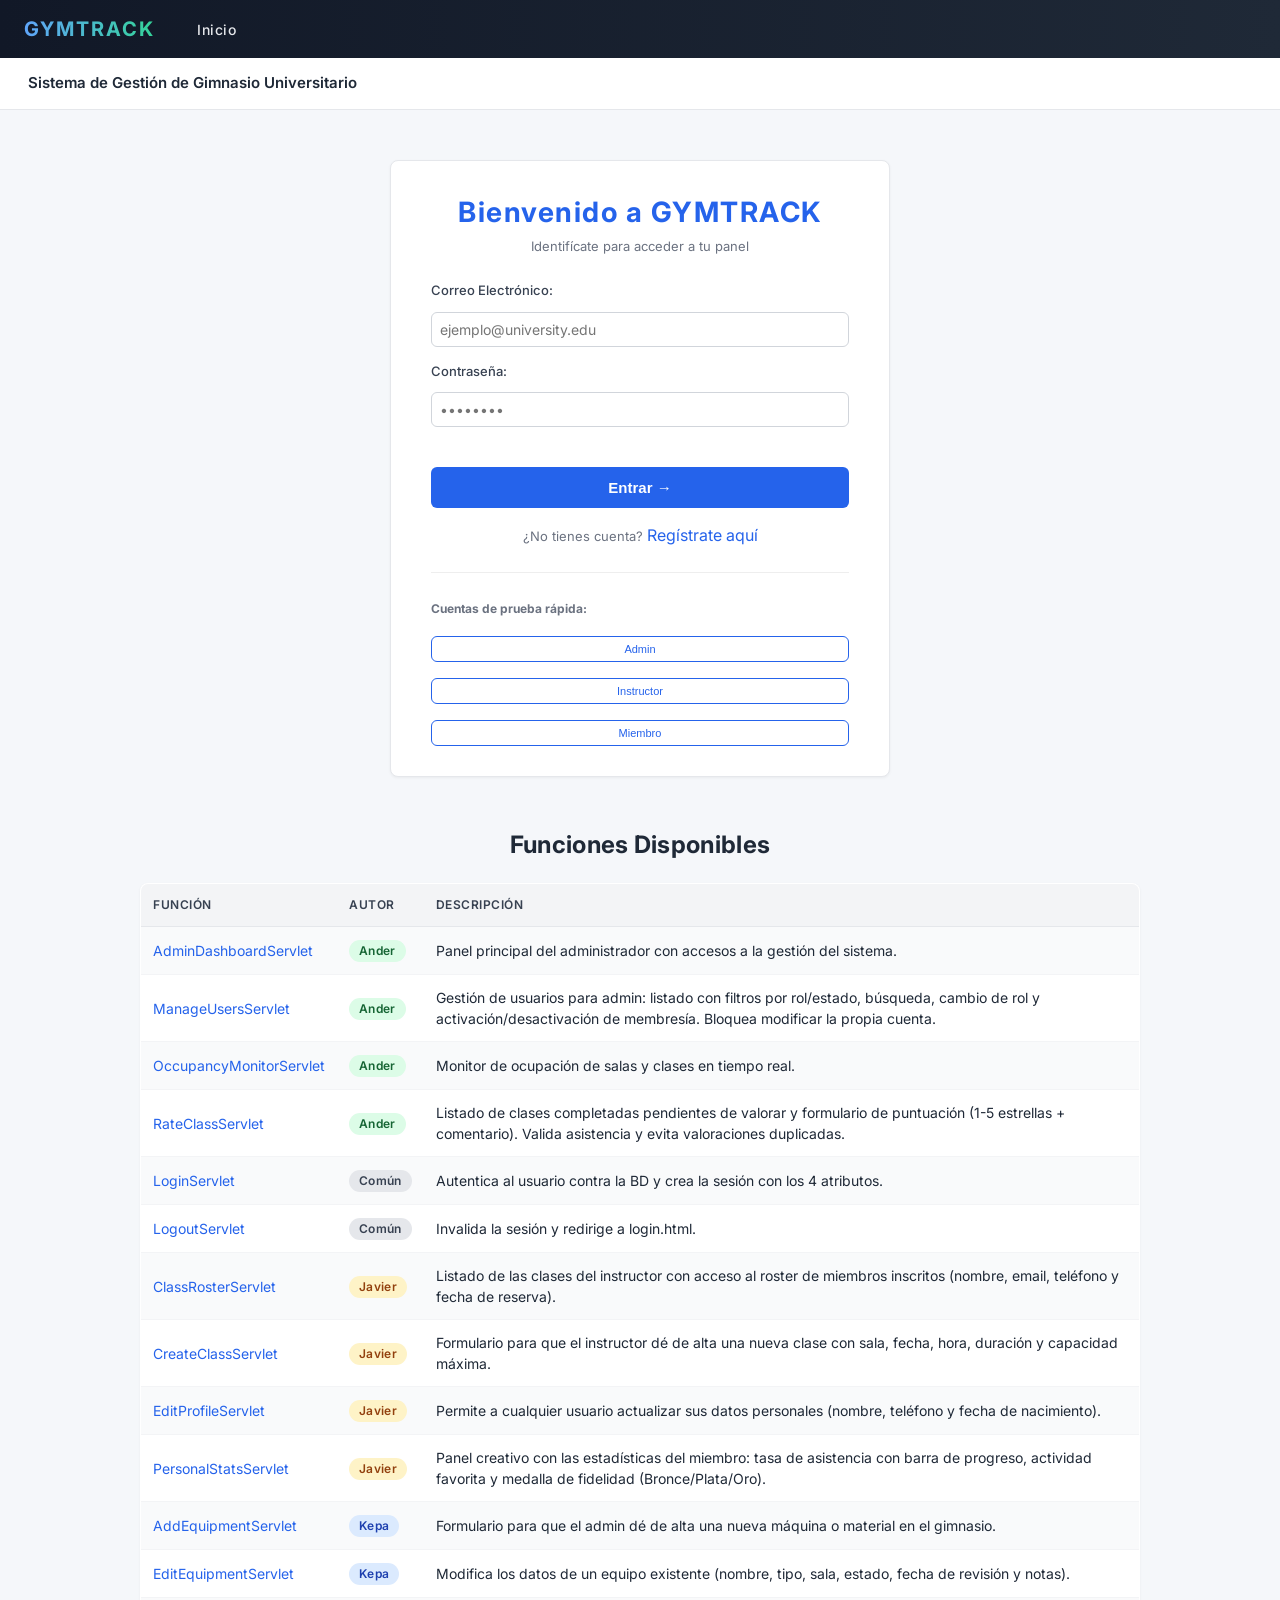
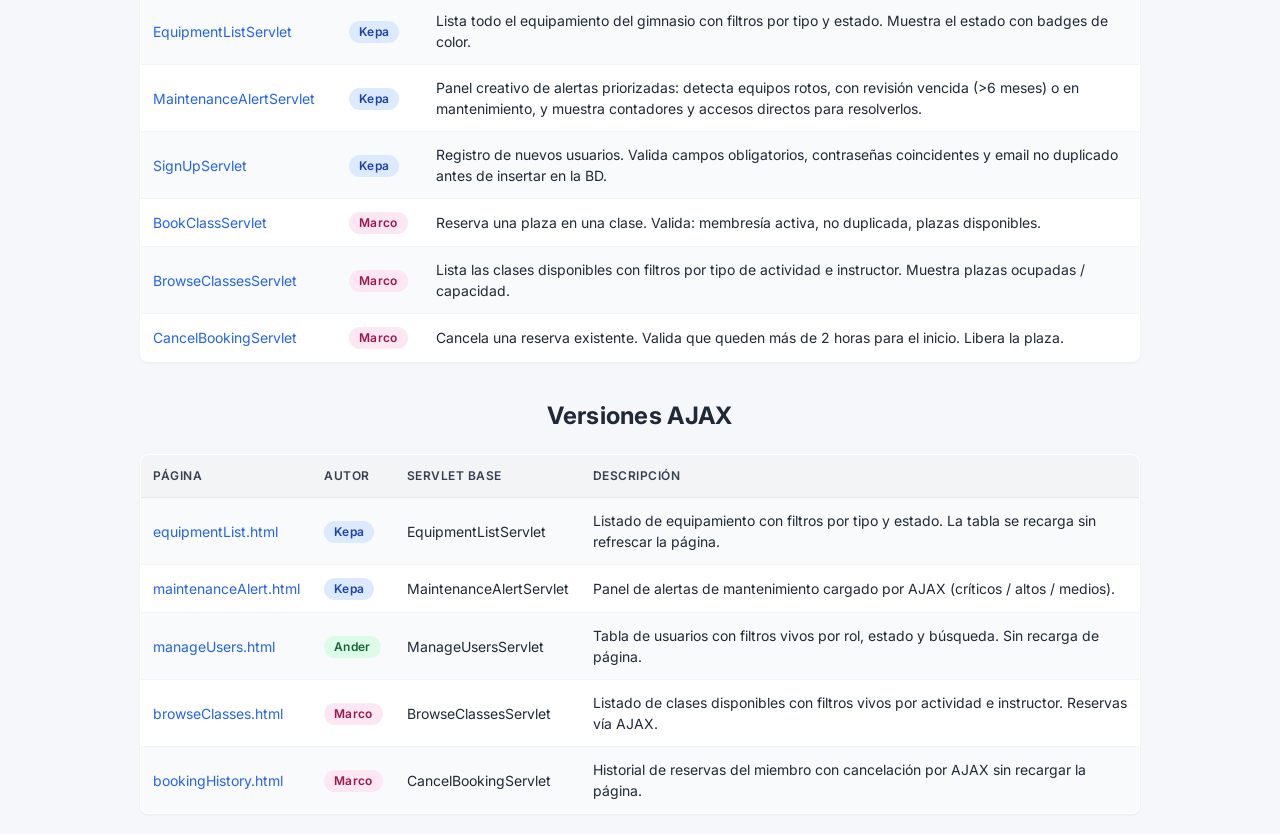
==== commit b237c63e: "cambios kepa" ====
--- a/index.html
+++ b/index.html
@@ -3,7 +3,7 @@
 <head>
     <meta http-equiv="Content-Type" content="text/html; charset=UTF-8" />
     <title>GymTrack - Bienvenido</title>
-    <link rel="stylesheet" href="style.css">
+    <link rel="stylesheet" href="style.css?v=4">
 </head>
 <body>
 
@@ -62,7 +62,6 @@
 
 <h2>Funciones Disponibles</h2>
 
-
 <table style="max-width:1000px;">
     <tr>
         <th>Funci&oacute;n</th>
@@ -72,137 +71,153 @@
 
     <tr>
         <td><a href="AdminDashboardServlet">AdminDashboardServlet</a></td>
-        <td>Ander</td>
-        <td>Asegui cambia en el index lo que hace este servlet!!!!!! y ponlo aqui</td>
+        <td><span class="chip chip-ander">Ander</span></td>
+        <td>Panel principal del administrador con accesos a la gesti&oacute;n del sistema.</td>
     </tr>
 
     <tr>
         <td><a href="ManageUsersServlet">ManageUsersServlet</a></td>
-        <td>Ander</td>
+        <td><span class="chip chip-ander">Ander</span></td>
         <td>Gesti&oacute;n de usuarios para admin: listado con filtros por rol/estado, b&uacute;squeda, cambio de rol y activaci&oacute;n/desactivaci&oacute;n de membres&iacute;a. Bloquea modificar la propia cuenta.</td>
     </tr>
 
     <tr>
         <td><a href="OccupancyMonitorServlet">OccupancyMonitorServlet</a></td>
-        <td>Ander</td>
-        <td>Asegui cambia en el index lo que hace este servlet!!!!!! y ponlo aqui</td>
+        <td><span class="chip chip-ander">Ander</span></td>
+        <td>Monitor de ocupaci&oacute;n de salas y clases en tiempo real.</td>
     </tr>
 
     <tr>
         <td><a href="RateClassServlet">RateClassServlet</a></td>
-        <td>Ander</td>
+        <td><span class="chip chip-ander">Ander</span></td>
         <td>Listado de clases completadas pendientes de valorar y formulario de puntuaci&oacute;n (1-5 estrellas + comentario). Valida asistencia y evita valoraciones duplicadas.</td>
     </tr>
 
     <tr>
         <td><a href="LoginServlet">LoginServlet</a></td>
-        <td>Com&uacute;n</td>
+        <td><span class="chip chip-comun">Com&uacute;n</span></td>
         <td>Autentica al usuario contra la BD y crea la sesi&oacute;n con los 4 atributos.</td>
     </tr>
 
     <tr>
         <td><a href="LogoutServlet">LogoutServlet</a></td>
-        <td>Com&uacute;n</td>
+        <td><span class="chip chip-comun">Com&uacute;n</span></td>
         <td>Invalida la sesi&oacute;n y redirige a login.html.</td>
     </tr>
 
     <tr>
         <td><a href="ClassRosterServlet">ClassRosterServlet</a></td>
-        <td>Javier</td>
+        <td><span class="chip chip-javier">Javier</span></td>
         <td>Listado de las clases del instructor con acceso al roster de miembros inscritos (nombre, email, tel&eacute;fono y fecha de reserva).</td>
     </tr>
 
     <tr>
         <td><a href="CreateClassServlet">CreateClassServlet</a></td>
-        <td>Javier</td>
+        <td><span class="chip chip-javier">Javier</span></td>
         <td>Formulario para que el instructor d&eacute; de alta una nueva clase con sala, fecha, hora, duraci&oacute;n y capacidad m&aacute;xima.</td>
     </tr>
 
     <tr>
         <td><a href="EditProfileServlet">EditProfileServlet</a></td>
-        <td>Javier</td>
+        <td><span class="chip chip-javier">Javier</span></td>
         <td>Permite a cualquier usuario actualizar sus datos personales (nombre, tel&eacute;fono y fecha de nacimiento).</td>
     </tr>
 
     <tr>
         <td><a href="PersonalStatsServlet">PersonalStatsServlet</a></td>
-        <td>Javier</td>
+        <td><span class="chip chip-javier">Javier</span></td>
         <td>Panel creativo con las estad&iacute;sticas del miembro: tasa de asistencia con barra de progreso, actividad favorita y medalla de fidelidad (Bronce/Plata/Oro).</td>
     </tr>
 
     <tr>
         <td><a href="AddEquipmentServlet">AddEquipmentServlet</a></td>
-        <td>Kepa</td>
+        <td><span class="chip chip-kepa">Kepa</span></td>
         <td>Formulario para que el admin d&eacute; de alta una nueva m&aacute;quina o material en el gimnasio.</td>
     </tr>
 
     <tr>
         <td><a href="EditEquipmentServlet?id=1">EditEquipmentServlet</a></td>
-        <td>Kepa</td>
+        <td><span class="chip chip-kepa">Kepa</span></td>
         <td>Modifica los datos de un equipo existente (nombre, tipo, sala, estado, fecha de revisi&oacute;n y notas).</td>
     </tr>
 
     <tr>
         <td><a href="EquipmentListServlet">EquipmentListServlet</a></td>
-        <td>Kepa</td>
+        <td><span class="chip chip-kepa">Kepa</span></td>
         <td>Lista todo el equipamiento del gimnasio con filtros por tipo y estado. Muestra el estado con badges de color.</td>
     </tr>
 
     <tr>
         <td><a href="MaintenanceAlertServlet">MaintenanceAlertServlet</a></td>
-        <td>Kepa</td>
+        <td><span class="chip chip-kepa">Kepa</span></td>
         <td>Panel creativo de alertas priorizadas: detecta equipos rotos, con revisi&oacute;n vencida (&gt;6 meses) o en mantenimiento, y muestra contadores y accesos directos para resolverlos.</td>
     </tr>
 
     <tr>
         <td><a href="SignUpServlet">SignUpServlet</a></td>
-        <td>Kepa</td>
+        <td><span class="chip chip-kepa">Kepa</span></td>
         <td>Registro de nuevos usuarios. Valida campos obligatorios, contrase&ntilde;as coincidentes y email no duplicado antes de insertar en la BD.</td>
     </tr>
 
     <tr>
         <td><a href="BookClassServlet?classId=4">BookClassServlet</a></td>
-        <td>Marco</td>
+        <td><span class="chip chip-marco">Marco</span></td>
         <td>Reserva una plaza en una clase. Valida: membres&iacute;a activa, no duplicada, plazas disponibles.</td>
     </tr>
 
     <tr>
         <td><a href="BrowseClassesServlet">BrowseClassesServlet</a></td>
-        <td>Marco</td>
+        <td><span class="chip chip-marco">Marco</span></td>
         <td>Lista las clases disponibles con filtros por tipo de actividad e instructor. Muestra plazas ocupadas / capacidad.</td>
     </tr>
 
     <tr>
         <td><a href="CancelBookingServlet?bookingId=1">CancelBookingServlet</a></td>
-        <td>Marco</td>
+        <td><span class="chip chip-marco">Marco</span></td>
         <td>Cancela una reserva existente. Valida que queden m&aacute;s de 2 horas para el inicio. Libera la plaza.</td>
     </tr>
 
 </table>
 
-<h2>Versiones AJAX (Kepa)</h2>
+<h2>Versiones AJAX</h2>
 
 <table style="max-width:1000px;">
     <tr>
         <th>P&aacute;gina</th>
+        <th>Autor</th>
         <th>Servlet base</th>
         <th>Descripci&oacute;n</th>
     </tr>
     <tr>
         <td><a href="equipmentList.html">equipmentList.html</a></td>
+        <td><span class="chip chip-kepa">Kepa</span></td>
         <td>EquipmentListServlet</td>
         <td>Listado de equipamiento con filtros por tipo y estado. La tabla se recarga sin refrescar la p&aacute;gina.</td>
     </tr>
     <tr>
         <td><a href="maintenanceAlert.html">maintenanceAlert.html</a></td>
+        <td><span class="chip chip-kepa">Kepa</span></td>
         <td>MaintenanceAlertServlet</td>
         <td>Panel de alertas de mantenimiento cargado por AJAX (cr&iacute;ticos / altos / medios).</td>
     </tr>
     <tr>
         <td><a href="manageUsers.html">manageUsers.html</a></td>
+        <td><span class="chip chip-ander">Ander</span></td>
         <td>ManageUsersServlet</td>
         <td>Tabla de usuarios con filtros vivos por rol, estado y b&uacute;squeda. Sin recarga de p&aacute;gina.</td>
     </tr>
+    <tr>
+        <td><a href="browseClasses.html">browseClasses.html</a></td>
+        <td><span class="chip chip-marco">Marco</span></td>
+        <td>BrowseClassesServlet</td>
+        <td>Listado de clases disponibles con filtros vivos por actividad e instructor. Reservas v&iacute;a AJAX.</td>
+    </tr>
+    <tr>
+        <td><a href="bookingHistory.html">bookingHistory.html</a></td>
+        <td><span class="chip chip-marco">Marco</span></td>
+        <td>CancelBookingServlet</td>
+        <td>Historial de reservas del miembro con cancelaci&oacute;n por AJAX sin recargar la p&aacute;gina.</td>
+    </tr>
 </table>
 
 </body>
--- a/style.css
+++ b/style.css
@@ -1,202 +1,365 @@
+@import url('https://fonts.googleapis.com/css2?family=Inter:wght@400;500;600;700&display=swap');
+
+:root {
+    --primary: #2563eb;
+    --primary-hover: #1d4ed8;
+    --primary-soft: #eff6ff;
+
+    --bg: #f5f7fa;
+    --surface: #ffffff;
+    --surface-alt: #f9fafb;
+    --border: #e5e7eb;
+    --border-strong: #d1d5db;
+
+    --text: #1f2937;
+    --text-muted: #6b7280;
+    --text-soft: #374151;
+
+    --success: #10b981;
+    --warning: #f59e0b;
+    --danger:  #ef4444;
+    --info:    #2563eb;
+    --gold:    #eab308;
+
+    --radius: 8px;
+    --radius-sm: 6px;
+    --radius-pill: 999px;
+
+    --shadow-sm: 0 1px 3px rgba(0,0,0,0.05);
+    --shadow-md: 0 4px 12px rgba(0,0,0,0.08);
+    --shadow-lg: 0 10px 25px rgba(0,0,0,0.10);
+
+    --transition: 0.18s ease;
+}
+
+* { box-sizing: border-box; }
+
 body {
-    background-color: #f5f7fa;
-    color: #333333;
-    font-family: -apple-system, BlinkMacSystemFont, "Segoe UI", Roboto, Helvetica, Arial, sans-serif;
-    margin: 0px;
-}
-
+    background-color: var(--bg);
+    color: var(--text);
+    font-family: 'Inter', -apple-system, BlinkMacSystemFont, "Segoe UI", Roboto, Helvetica, Arial, sans-serif;
+    margin: 0;
+    line-height: 1.5;
+    -webkit-font-smoothing: antialiased;
+}
+
+/* ---------- Menú superior ---------- */
 div.menu {
-    background-color: #1f2937;
+    background: linear-gradient(90deg, #111827, #1f2937);
     color: white;
     padding: 14px 24px;
-    font-weight: bold;
-    letter-spacing: 1px;
+    font-weight: 600;
+    letter-spacing: 0.5px;
+    box-shadow: var(--shadow-sm);
+    display: flex;
+    align-items: center;
+    flex-wrap: wrap;
+    gap: 6px 18px;
 }
 div.menu a {
-    color: white;
+    color: #e5e7eb;
     text-decoration: none;
-    margin-right: 20px;
-    font-weight: normal;
-    font-size: 14px;
+    font-weight: 500;
+    font-size: 14px;
+    padding: 4px 6px;
+    border-radius: 4px;
+    transition: color var(--transition), background var(--transition);
 }
 div.menu a:hover {
-    color: #60a5fa;
+    color: #ffffff;
+    background: rgba(255,255,255,0.08);
 }
 div.menu .brand {
-    font-size: 18px;
-    margin-right: 30px;
-    color: white;
+    font-size: 20px;
+    margin-right: 18px;
+    font-weight: 700;
+    letter-spacing: 2px;
+    background: linear-gradient(90deg, #60a5fa, #34d399);
+    -webkit-background-clip: text;
+    background-clip: text;
+    color: transparent;
 }
 
 div.subheader {
-    background-color: white;
-    border-bottom: 1px solid #e5e7eb;
-    padding: 12px 24px;
-    color: #1f2937;
+    background-color: var(--surface);
+    border-bottom: 1px solid var(--border);
+    padding: 14px 28px;
+    color: var(--text);
     font-size: 15px;
-    font-weight: bold;
+    font-weight: 600;
 }
 
 h2 {
-    color: #1f2937;
-    text-align: center;
-    margin-top: 30px;
-}
-
+    color: var(--text);
+    text-align: center;
+    margin-top: 36px;
+    font-weight: 700;
+    letter-spacing: 0.3px;
+}
+
+h3 {
+    font-weight: 600;
+    color: var(--text);
+}
+
+/* ---------- Tarjetas ---------- */
 div.card {
-    background-color: white;
-    border: 1px solid #e5e7eb;
-    border-radius: 8px;
+    background-color: var(--surface);
+    border: 1px solid var(--border);
+    border-radius: var(--radius);
     padding: 30px 40px;
     margin: 30px auto;
     max-width: 480px;
-    box-shadow: 0 1px 3px rgba(0,0,0,0.05);
+    box-shadow: var(--shadow-sm);
+    transition: transform var(--transition), box-shadow var(--transition);
+    animation: fadeIn 0.25s ease-out;
+}
+div.card:hover {
+    transform: translateY(-2px);
+    box-shadow: var(--shadow-md);
 }
 
 div.card .title {
     text-align: center;
     font-size: 28px;
-    font-weight: bold;
-    color: #2563eb;
+    font-weight: 700;
+    color: var(--primary);
     margin-bottom: 4px;
-    letter-spacing: 2px;
+    letter-spacing: 1.5px;
 }
 div.card .subtitle {
     text-align: center;
-    color: #6b7280;
+    color: var(--text-muted);
     font-size: 13px;
     margin-bottom: 25px;
 }
 
+/* ---------- Formularios ---------- */
 form label {
     display: block;
     font-size: 13px;
-    color: #374151;
+    font-weight: 500;
+    color: var(--text-soft);
     margin-top: 14px;
     margin-bottom: 6px;
 }
 form input[type=text],
 form input[type=email],
-form input[type=password] {
+form input[type=password],
+form input[type=date],
+form input[type=number],
+form input[type=tel],
+form select,
+form textarea {
     width: 100%;
     padding: 10px 12px;
-    border: 1px solid #d1d5db;
-    border-radius: 6px;
-    font-size: 14px;
-    box-sizing: border-box;
-}
-form input[type=text]:focus,
-form input[type=email]:focus,
-form input[type=password]:focus {
+    border: 1px solid var(--border-strong);
+    border-radius: var(--radius-sm);
+    font-size: 14px;
+    font-family: inherit;
+    background: var(--surface);
+    color: var(--text);
+    transition: border-color var(--transition), box-shadow var(--transition);
+}
+form input:focus,
+form select:focus,
+form textarea:focus {
     outline: none;
-    border-color: #2563eb;
+    border-color: var(--primary);
+    box-shadow: 0 0 0 3px rgba(37,99,235,0.15);
 }
 
 form input[type=submit],
 button.primary {
     width: 100%;
     padding: 12px;
-    background-color: #2563eb;
+    background-color: var(--primary);
     color: white;
     border: none;
-    border-radius: 6px;
+    border-radius: var(--radius-sm);
     font-size: 15px;
-    font-weight: bold;
+    font-weight: 600;
     cursor: pointer;
     margin-top: 20px;
+    transition: background var(--transition), transform var(--transition);
 }
 form input[type=submit]:hover,
 button.primary:hover {
-    background-color: #1d4ed8;
+    background-color: var(--primary-hover);
+}
+form input[type=submit]:active,
+button.primary:active {
+    transform: translateY(1px);
 }
 
 button.secondary {
     width: 100%;
     padding: 10px;
-    background-color: white;
-    color: #2563eb;
-    border: 1px solid #2563eb;
-    border-radius: 6px;
-    font-size: 14px;
+    background-color: var(--surface);
+    color: var(--primary);
+    border: 1px solid var(--primary);
+    border-radius: var(--radius-sm);
+    font-size: 14px;
+    font-weight: 500;
     cursor: pointer;
     margin-top: 8px;
+    transition: background var(--transition), color var(--transition);
 }
 button.secondary:hover {
-    background-color: #eff6ff;
+    background-color: var(--primary-soft);
 }
 
 hr {
     border: none;
-    border-top: 1px solid #e5e7eb;
+    border-top: 1px solid var(--border);
     margin: 20px 0;
 }
 
-div.quick {
-    margin-top: 10px;
-}
+div.quick { margin-top: 10px; }
 div.quick p {
     text-align: center;
-    color: #6b7280;
+    color: var(--text-muted);
     font-size: 13px;
     margin-bottom: 10px;
 }
 
-div.alert {
-    background-color: #fef3c7;
-    border-left: 4px solid #f59e0b;
+/* ---------- Mensajes ---------- */
+div.alert,
+div.success,
+div.error {
     padding: 12px 16px;
-    color: #78350f;
     font-size: 13px;
-    border-radius: 4px;
+    border-radius: var(--radius-sm);
     margin: 20px 0;
-}
-div.success {
-    background-color: #d1fae5;
-    border-left: 4px solid #10b981;
-    padding: 12px 16px;
-    color: #064e3b;
-    font-size: 13px;
-    border-radius: 4px;
-    margin: 20px 0;
-}
-div.error {
-    background-color: #fee2e2;
-    border-left: 4px solid #ef4444;
-    padding: 12px 16px;
-    color: #991b1b;
-    font-size: 13px;
-    border-radius: 4px;
-    margin: 20px 0;
-}
-
+    border-left: 4px solid;
+    animation: fadeIn 0.25s ease-out;
+}
+div.alert   { background-color: #fef3c7; color: #78350f; border-color: var(--warning); }
+div.success { background-color: #d1fae5; color: #064e3b; border-color: var(--success); }
+div.error   { background-color: #fee2e2; color: #991b1b; border-color: var(--danger); }
+
+/* ---------- Enlaces ---------- */
 a {
-    color: #2563eb;
+    color: var(--primary);
     text-decoration: none;
-}
-a:hover {
-    text-decoration: underline;
-}
-
+    transition: color var(--transition);
+}
+a:hover { text-decoration: underline; }
+
+/* ---------- Tablas ---------- */
 table {
     border-collapse: collapse;
-    background-color: white;
+    background-color: var(--surface);
     margin: 20px auto;
     width: 80%;
-    border-radius: 8px;
+    border-radius: var(--radius);
     overflow: hidden;
-    box-shadow: 0 1px 3px rgba(0,0,0,0.05);
+    box-shadow: var(--shadow-sm);
+    border: 1px solid var(--border);
 }
 th {
     background-color: #f3f4f6;
-    color: #374151;
+    color: var(--text-soft);
     padding: 12px;
     text-align: left;
-    font-size: 13px;
-    border-bottom: 1px solid #e5e7eb;
+    font-size: 12px;
+    font-weight: 600;
+    text-transform: uppercase;
+    letter-spacing: 0.5px;
+    border-bottom: 1px solid var(--border);
 }
 td {
     padding: 12px;
     border-bottom: 1px solid #f3f4f6;
-    color: #1f2937;
-    font-size: 14px;
-}
+    color: var(--text);
+    font-size: 14px;
+    vertical-align: middle;
+}
+tbody tr:nth-child(even) td,
+table tr:nth-child(even) td {
+    background-color: var(--surface-alt);
+}
+tbody tr:hover td,
+table tr:hover td {
+    background-color: var(--primary-soft);
+}
+table tr:last-child td { border-bottom: none; }
+
+/* ---------- Badges reutilizables ---------- */
+.badge {
+    display: inline-block;
+    padding: 3px 10px;
+    border-radius: var(--radius-pill);
+    font-size: 12px;
+    font-weight: 500;
+    color: white;
+    background: var(--text-muted);
+    letter-spacing: 0.2px;
+}
+.badge-available    { background: var(--success); }
+.badge-in_use       { background: var(--info); }
+.badge-maintenance  { background: var(--warning); }
+.badge-broken       { background: var(--danger); }
+
+/* Chips de autor */
+.chip {
+    display: inline-block;
+    padding: 2px 10px;
+    border-radius: var(--radius-pill);
+    font-size: 12px;
+    font-weight: 600;
+    letter-spacing: 0.3px;
+}
+.chip-kepa   { background:#dbeafe; color:#1e40af; }
+.chip-ander  { background:#dcfce7; color:#166534; }
+.chip-javier { background:#fef3c7; color:#92400e; }
+.chip-marco  { background:#fce7f3; color:#9d174d; }
+.chip-comun  { background:#e5e7eb; color:#374151; }
+
+/* ---------- Animaciones ---------- */
+@keyframes fadeIn {
+    from { opacity: 0; transform: translateY(4px); }
+    to   { opacity: 1; transform: translateY(0); }
+}
+@keyframes spin {
+    to { transform: rotate(360deg); }
+}
+
+.spinner {
+    display: inline-block;
+    width: 18px;
+    height: 18px;
+    border: 2px solid var(--border);
+    border-top-color: var(--primary);
+    border-radius: 50%;
+    animation: spin 0.7s linear infinite;
+    vertical-align: middle;
+}
+.loading {
+    text-align: center;
+    color: var(--text-muted);
+    padding: 20px;
+    font-size: 14px;
+}
+
+/* ---------- Responsive ---------- */
+@media (max-width: 700px) {
+    div.menu { padding: 12px 16px; }
+    div.subheader { padding: 12px 16px; }
+    div.card {
+        padding: 22px 18px;
+        margin: 18px 12px;
+        max-width: none;
+    }
+    table {
+        width: 100%;
+        display: block;
+        overflow-x: auto;
+        white-space: nowrap;
+    }
+    h2 { margin-top: 24px; font-size: 20px; }
+    div.card .title { font-size: 22px; }
+}
+
+/* Modo oscuro desactivado: forzamos tema claro para que coincida con los estilos inline de servlets/AJAX */
+html { color-scheme: light; }
